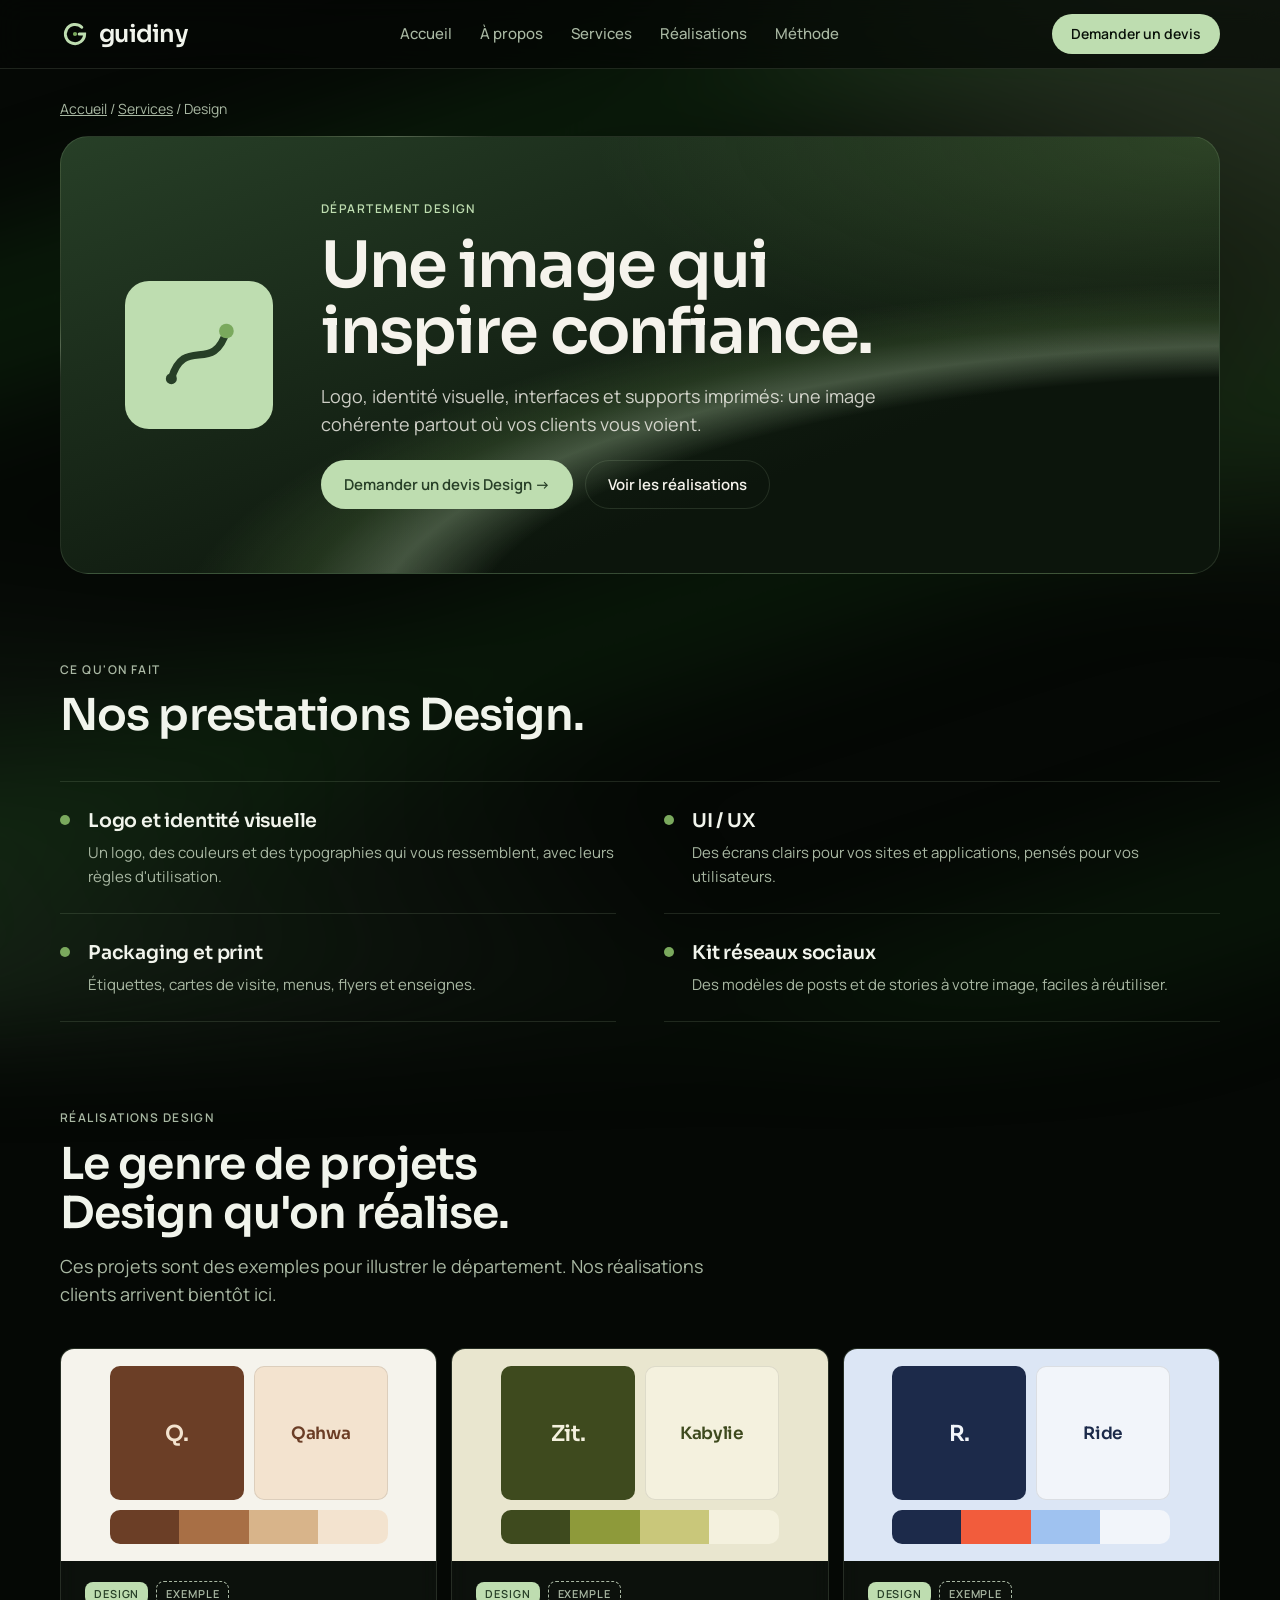
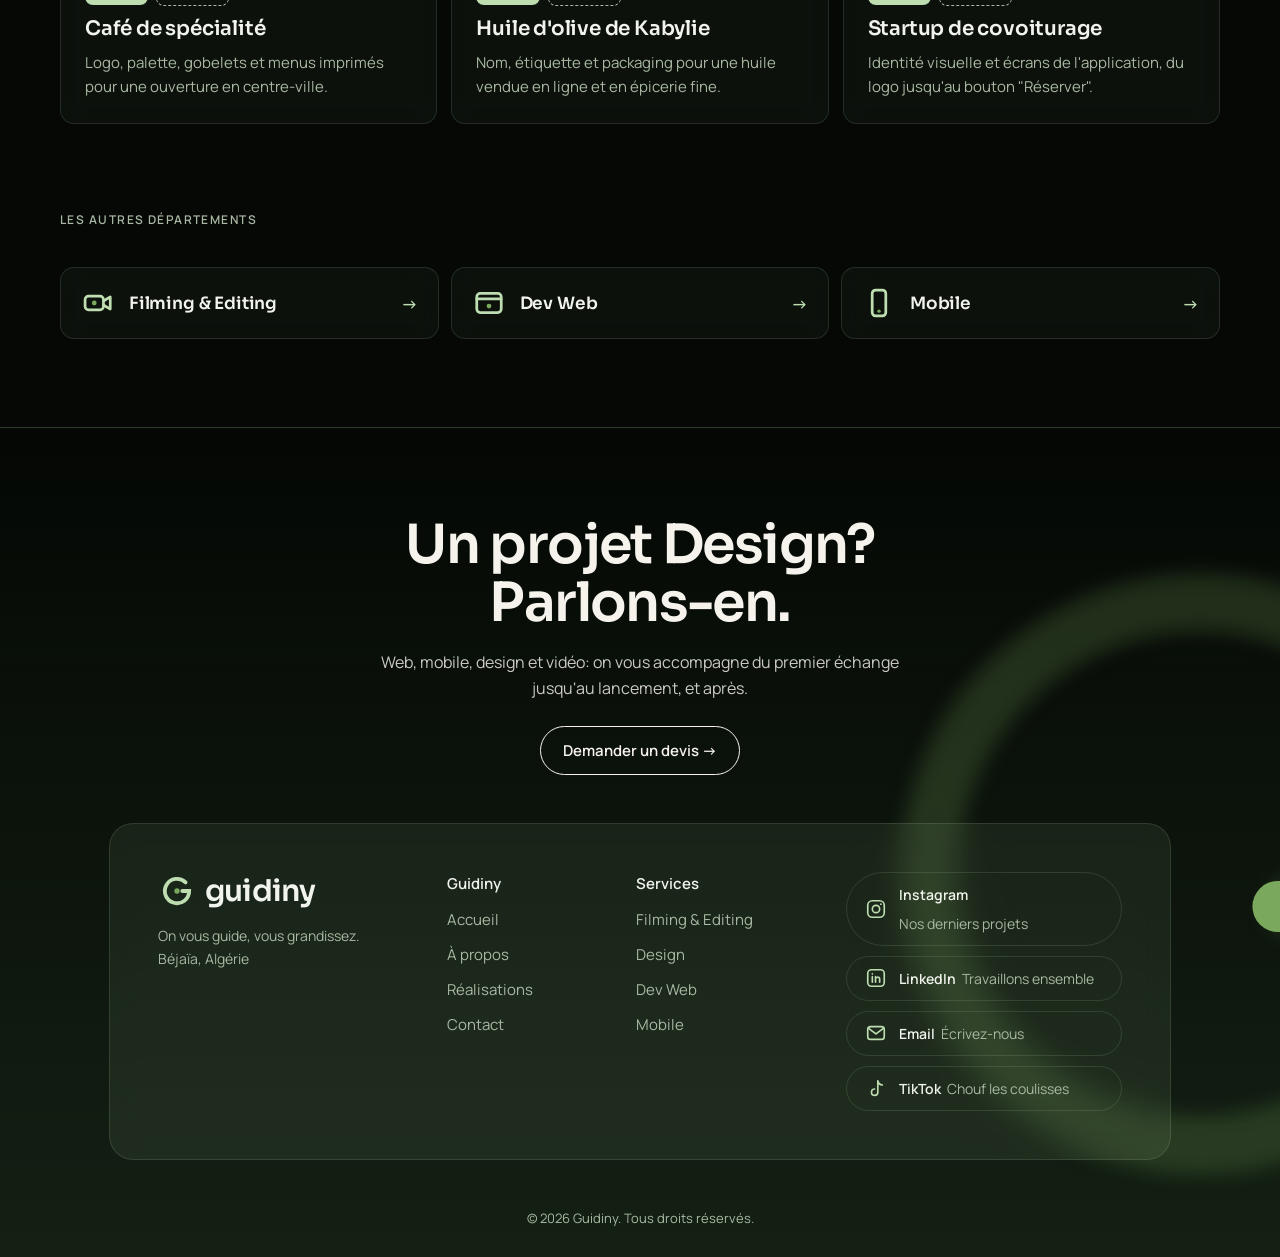
==== design.html @ a25fca1b "Ordre des services sur tout le site: Filming & Editing, Design, Dev Web, Mobile Co-Authored-By: Clau" ====
<!doctype html>
<html lang="fr">
<head>
<meta charset="utf-8">
<meta name="viewport" content="width=device-width, initial-scale=1, viewport-fit=cover">
<title>Design · Guidiny</title>
<meta name="description" content="Département Design de Guidiny, agence digitale à Béjaïa: logo, identité, ui/ux, print.">
<link rel="icon" href="favicon.svg" type="image/svg+xml">
<link rel="preconnect" href="https://fonts.googleapis.com">
<link rel="preconnect" href="https://fonts.gstatic.com" crossorigin>
<link rel="stylesheet" href="https://fonts.googleapis.com/css2?family=Manrope:wght@400;500;600;700&family=Sora:wght@500;600&display=swap">
<link rel="stylesheet" href="styles.css">
</head>
<body>

<svg width="0" height="0" style="position:absolute" aria-hidden="true">
  <defs>
    <symbol id="mark" viewBox="0 0 100 100"><path class="mark-stroke" d="M72.6 27.4 A32 32 0 1 0 82 50 L64 50"/><circle class="mark-dot" cx="50" cy="50" r="7"/></symbol>
  </defs>
</svg>

<header class="nav full-bleed">
  <div class="wrap">
    <a class="logo" href="index.html" aria-label="Guidiny, accueil"><svg><use href="#mark"/></svg>guidiny</a>
    <ul>
      <li><a href="index.html">Accueil</a></li>
      <li><a href="index.html#a-propos">À propos</a></li>
      <li><a href="index.html#services">Services</a></li>
      <li><a href="index.html#realisations">Réalisations</a></li>
      <li><a href="index.html#methode">Méthode</a></li>
    </ul>
    <a class="btn btn-primary" href="devis.html">Demander un devis</a>
  </div>
</header>

<main>
  <div class="wrap">
    <nav class="crumbs" aria-label="Fil d'Ariane"><a href="index.html">Accueil</a> / <a href="index.html#services">Services</a> / Design</nav>
    <div class="dept-hero panel-brand">
      <div class="badge"><svg viewBox="0 0 100 100" aria-hidden="true"><path class="i-s" d="M20 76 C34 28 66 72 80 24"/><circle class="i-k" cx="20" cy="76" r="6"/><circle class="i-d" cx="80" cy="24" r="8"/></svg></div>
      <div class="dept-hero-copy on-brand">
        <span class="label">Département Design</span>
        <h1>Une image qui inspire confiance.</h1>
        <p>Logo, identité visuelle, interfaces et supports imprimés: une image cohérente partout où vos clients vous voient.</p>
        <div class="hero-ctas">
          <a class="btn btn-primary" href="devis.html#devis-design">Demander un devis Design →</a>
          <a class="btn btn-secondary" href="#realisations">Voir les réalisations</a>
        </div>
      </div>
    </div>
  </div>

  <section id="offres">
    <div class="wrap">
      <div class="sec-head">
        <span class="label">Ce qu'on fait</span>
        <h2>Nos prestations Design.</h2>
      </div>
      <div class="offers">
        <div class="offer"><h3>Logo et identité visuelle</h3><p>Un logo, des couleurs et des typographies qui vous ressemblent, avec leurs règles d'utilisation.</p></div>
        <div class="offer"><h3>UI / UX</h3><p>Des écrans clairs pour vos sites et applications, pensés pour vos utilisateurs.</p></div>
        <div class="offer"><h3>Packaging et print</h3><p>Étiquettes, cartes de visite, menus, flyers et enseignes.</p></div>
        <div class="offer"><h3>Kit réseaux sociaux</h3><p>Des modèles de posts et de stories à votre image, faciles à réutiliser.</p></div>
      </div>
    </div>
  </section>

  <section id="realisations">
    <div class="wrap">
      <div class="sec-head">
        <span class="label">Réalisations Design</span>
        <h2>Le genre de projets Design qu'on réalise.</h2>
        <p class="lead">Ces projets sont des exemples pour illustrer le département. Nos réalisations clients arrivent bientôt ici.</p>
      </div>
      <div class="work work-3">
        <article class="case card-raised">
          <div class="case-visual mk" style="--bg:#F5F3EC;--a:#6B3E26;--b:#D8B48A;--c:#A86F45;--d:#F3E3CF" aria-hidden="true"><div class="brandboard"><div class="bb bb1">Q.</div><div class="bb bb2">Qahwa</div><div class="bb bb3"></div></div></div>
          <div class="case-body">
            <div class="case-meta"><span class="tag">Design</span><span class="tag tag-ex">Exemple</span></div>
            <h3>Café de spécialité</h3>
            <p>Logo, palette, gobelets et menus imprimés pour une ouverture en centre-ville.</p>
          </div>
        </article>
        <article class="case card-raised">
          <div class="case-visual mk" style="--bg:#E9E6CF;--a:#3E4A1E;--b:#C9C77A;--c:#8E9A3A;--d:#F4F1DE" aria-hidden="true"><div class="brandboard"><div class="bb bb1">Zit.</div><div class="bb bb2">Kabylie</div><div class="bb bb3"></div></div></div>
          <div class="case-body">
            <div class="case-meta"><span class="tag">Design</span><span class="tag tag-ex">Exemple</span></div>
            <h3>Huile d'olive de Kabylie</h3>
            <p>Nom, étiquette et packaging pour une huile vendue en ligne et en épicerie fine.</p>
          </div>
        </article>
        <article class="case card-raised">
          <div class="case-visual mk" style="--bg:#DCE6F5;--a:#1C2A4A;--b:#9FC2F0;--c:#F25C3C;--d:#F2F5FA" aria-hidden="true"><div class="brandboard"><div class="bb bb1">R.</div><div class="bb bb2">Ride</div><div class="bb bb3"></div></div></div>
          <div class="case-body">
            <div class="case-meta"><span class="tag">Design</span><span class="tag tag-ex">Exemple</span></div>
            <h3>Startup de covoiturage</h3>
            <p>Identité visuelle et écrans de l'application, du logo jusqu'au bouton "Réserver".</p>
          </div>
        </article>
      </div>
    </div>
  </section>

  <section>
    <div class="wrap">
      <div class="sec-head"><span class="label">Les autres départements</span></div>
      <div class="others">
        <a class="other card-raised" href="video.html"><svg viewBox="0 0 100 100" aria-hidden="true"><rect class="i-s" x="12" y="30" width="54" height="40" rx="10"/><path class="i-s" d="M66 44 L86 32 V68 L66 56"/><circle class="i-d" cx="39" cy="50" r="7"/></svg>Filming &amp; Editing<span>→</span></a>
        <a class="other card-raised" href="web.html"><svg viewBox="0 0 100 100" aria-hidden="true"><rect class="i-s" x="14" y="22" width="72" height="56" rx="10"/><path class="i-s" d="M14 38 H86"/><circle class="i-d" cx="50" cy="59" r="7"/></svg>Dev Web<span>→</span></a>
        <a class="other card-raised" href="mobile.html"><svg viewBox="0 0 100 100" aria-hidden="true"><rect class="i-s" x="30" y="12" width="40" height="76" rx="10"/><circle class="i-d" cx="50" cy="74" r="5"/></svg>Mobile<span>→</span></a>
      </div>
    </div>
  </section>

</main>

<footer class="site-foot full-bleed">
  <svg class="foot-arcs" viewBox="0 0 1200 520" preserveAspectRatio="xMidYMid slice" aria-hidden="true">
    <path d="M1010 120 A170 170 0 1 0 1120 300 L1010 300"/>
    <path d="M-60 420 A150 150 0 0 1 150 300"/>
    <circle cx="1000" cy="300" r="16"/>
  </svg>
  <div class="wrap closing">
    <h2>Un projet Design? Parlons-en.</h2>
    <p>Web, mobile, design et vidéo: on vous accompagne du premier échange jusqu'au lancement, et après.</p>
    <a class="btn btn-ghost-light" href="devis.html#devis-design">Demander un devis →</a>
  </div>
  <div class="wrap">
    <div class="foot-card">
      <div class="foot-brand">
        <a class="logo" href="index.html"><svg><use href="#mark"/></svg>guidiny</a>
        <p>On vous guide, vous grandissez.<br>Béjaïa, Algérie</p>
      </div>
      <nav aria-label="Guidiny">
        <b>Guidiny</b>
        <a href="index.html">Accueil</a>
        <a href="index.html#a-propos">À propos</a>
        <a href="index.html#realisations">Réalisations</a>
        <a href="devis.html">Contact</a>
      </nav>
      <nav aria-label="Services">
        <b>Services</b>
        <a href="video.html">Filming &amp; Editing</a>
        <a href="design.html">Design</a>
        <a href="web.html">Dev Web</a>
        <a href="mobile.html">Mobile</a>
      </nav>
      <div class="socials">
        <a class="soc" href="https://www.instagram.com/youba.hmz/" target="_blank" rel="noopener"><svg viewBox="0 0 24 24" aria-hidden="true"><rect x="3" y="3" width="18" height="18" rx="5"/><circle cx="12" cy="12" r="4"/><circle cx="17.3" cy="6.7" r="1" class="g-f"/></svg><span><b>Instagram</b>Nos derniers projets</span></a>
        <a class="soc" href="https://www.linkedin.com/in/youba-hamza-9bba46397" target="_blank" rel="noopener"><svg viewBox="0 0 24 24" aria-hidden="true"><rect x="3" y="3" width="18" height="18" rx="4"/><path d="M8 10.5 V16.5 M8 7.5 V7.6 M11.5 16.5 V10.5 M11.5 13 C11.5 11 16 10 16 13 V16.5"/></svg><span><b>LinkedIn</b>Travaillons ensemble</span></a>
        <a class="soc" href="mailto:Youbah885@gmail.com"><svg viewBox="0 0 24 24" aria-hidden="true"><rect x="3" y="5" width="18" height="14" rx="3"/><path d="M4 7 L12 13 L20 7"/></svg><span><b>Email</b>Écrivez-nous</span></a>
        <a class="soc" href="https://www.tiktok.com/@youba.hmz" target="_blank" rel="noopener"><svg viewBox="0 0 24 24" aria-hidden="true"><path d="M14 3 V15.5 A3.5 3.5 0 1 1 10.5 12 M14 3 C14.5 5.8 16.6 7.5 19 7.6"/></svg><span><b>TikTok</b>Chouf les coulisses</span></a>
      </div>
    </div>
  </div>
  <p class="copy">© 2026 Guidiny. Tous droits réservés.</p>
</footer>
</body>
</html>
---- styles.css ----
/* =====================================================================
   Guidiny · styles partagés par toutes les pages
   Couleur principale: #273F27 (forest). Les valeurs suivent
   brand/system/project/tokens.json.

   1. Tokens          5. Accueil: hero, à propos, services
   2. Base            6. Réalisations et maquettes
   3. Mise en page    7. Pages départements
   4. Composants      8. Méthode
                      9. Devis: formulaire et FAQ
                     10. Navigation et footer
   ===================================================================== */

/* 1. Tokens ----------------------------------------------------------- */
/* Un seul thème pour tous: noir-vert profond, éclairé par des halos verts (direction validée le 2026-10-20). */
:root {
  --forest: #273F27; --deep: #395B39; --leaf: #7AA95D; --sage: #BEDDB0; --cream: #F5F3EC; --ink: #141A14;
  --night: #050805;
  --surface: #070B07; --surface-raised: #0E170E; --surface-brand: #0C150C;
  --glass: rgba(190, 221, 176, .045); --glass-strong: rgba(190, 221, 176, .08);
  --text: #F1F4EC; --text-muted: #A9B8A3; --text-brand: #BEDDB0; --line: rgba(190, 221, 176, .14);
  --accent: #BEDDB0; --accent-hover: #D6EBCB; --on-accent: #0A120A; --highlight: #7AA95D; --danger: #E07A5F;
  --glow: #1F7A1F;
  --font-display: "Sora", "Manrope", system-ui, sans-serif;
  --font-body: "Manrope", system-ui, sans-serif;
  --gutter: 20px;
  --section: clamp(56px, 7vw, 88px);
  --gap: 14px;
  --radius-sm: 8px; --radius-md: 14px; --radius-lg: 24px; --radius-xl: 28px; --radius-pill: 999px;
  color-scheme: dark;
}

/* 2. Base ------------------------------------------------------------- */
* { box-sizing: border-box }
[hidden] { display: none !important }
html { scroll-behavior: smooth }
body { margin: 0; background: var(--night); color: var(--text); font: 400 16px/1.65 var(--font-body); padding-inline: var(--gutter); position: relative; isolation: isolate }
body::before { content: ""; position: fixed; inset: -15%; z-index: -1; pointer-events: none; filter: blur(48px);
  background:
    radial-gradient(60% 40% at 88% 4%, rgba(190, 221, 176, .20), transparent 70%),
    radial-gradient(70% 50% at 100% 30%, rgba(122, 169, 93, .22), transparent 70%),
    linear-gradient(162deg, transparent 22%, rgba(31, 122, 31, .20) 30%, transparent 38%, transparent 52%, rgba(31, 122, 31, .16) 60%, transparent 68%, transparent 80%, rgba(31, 122, 31, .14) 88%, transparent 95%),
    radial-gradient(80% 60% at 0% 100%, rgba(39, 63, 39, .55), transparent 70%) }
h1, h2, h3, p { margin: 0 }
h1, h2, h3 { font-family: var(--font-display); font-weight: 600; text-wrap: balance; color: var(--text) }
a { color: inherit }
:focus-visible { outline: 2px solid var(--highlight); outline-offset: 3px; border-radius: 4px }
@media (prefers-reduced-motion: reduce) {
  html { scroll-behavior: auto }
  *, *::before, *::after { animation: none !important; transition: none !important }
}

/* 3. Mise en page ------------------------------------------------------ */
.wrap { max-width: 1160px; margin-inline: auto }
.full-bleed { margin-inline: calc(-1 * var(--gutter)); padding-inline: var(--gutter) }
/* Une seule règle d'espacement: chaque section a la même marge, sans doubler entre deux sections. */
section { padding-block: var(--section); scroll-margin-top: 80px }
section:not(.band) + section:not(.band) { padding-top: 0 }
.band { background: var(--glass); border-block: 1px solid var(--line) }
.sec-head { display: grid; gap: 14px; margin-bottom: 40px; max-width: 720px }
.sec-head h2, .about-copy h2 { font-size: clamp(30px, 4.4vw, 44px); line-height: 1.12; letter-spacing: -.02em }
.label { font: 600 12px/1.3 var(--font-body); letter-spacing: .12em; text-transform: uppercase; color: var(--text-muted) }
.lead { font-size: 18px; line-height: 28px; color: var(--text-muted); max-width: 60ch }
.crumbs { font-size: 14px; color: var(--text-muted); padding-top: 28px }
.crumbs a { color: var(--text-muted) }
main > .wrap:has(> .crumbs:only-child) + section { padding-top: 20px }
.crumbs a:hover { color: var(--text) }

/* 4. Composants -------------------------------------------------------- */
/* Boutons */
.btn { display: inline-flex; align-items: center; gap: 8px; font: 600 15px/1 var(--font-body); padding: 16px 22px; border-radius: var(--radius-pill); border: 1.5px solid transparent; text-decoration: none; cursor: pointer; transition: background .2s, border-color .2s, color .2s }
.btn-primary { background: var(--accent); color: var(--on-accent) }
.btn-primary:hover { background: var(--accent-hover) }
.btn-secondary { background: transparent; color: var(--text); border-color: var(--line) }
.btn-secondary:hover { border-color: var(--text-muted) }
.on-brand .btn-primary { background: var(--sage); color: var(--forest) }
.on-brand .btn-primary:hover { background: var(--cream) }
.on-brand .btn-secondary { color: var(--cream); border-color: var(--line) }
.on-brand .btn-secondary:hover { border-color: var(--sage) }
.btn-ghost-light { color: var(--cream); border-color: var(--cream); background: transparent }
.btn-ghost-light:hover { background: var(--sage); border-color: var(--sage); color: var(--on-accent) }
.btn-back { background: none; border: 0; padding: 12px 4px; font: 600 15px var(--font-body); color: var(--text-muted); cursor: pointer }
.btn-back:hover { color: var(--text) }

/* Panneau vert (hero, page département, devis) */
.panel-brand { position: relative; isolation: isolate; overflow: hidden; color: var(--cream); border-radius: var(--radius-xl); padding: clamp(28px, 5vw, 64px); border: 1px solid var(--line);
  background:
    radial-gradient(140% 120% at 105% 115%, transparent 50%, rgba(190, 221, 176, .30) 56%, rgba(122, 169, 93, .18) 61%, transparent 68%),
    radial-gradient(90% 90% at 100% 0%, rgba(122, 169, 93, .25), transparent 60%),
    linear-gradient(160deg, var(--forest), var(--surface-brand) 70%) }
.panel-brand .label { color: var(--sage) }
.panel-brand h1, .panel-brand h2 { color: var(--cream) }
.panel-brand p { color: var(--cream); opacity: .82 }
/* Le formulaire blanc posé sur un panneau vert garde les couleurs normales. */
.panel-brand form p { color: var(--text-muted); opacity: 1 }
.on-brand form .btn-primary { background: var(--accent); color: var(--on-accent) }
.on-brand form .btn-primary:hover { background: var(--accent-hover) }

/* Carte: fond relevé, bordure fine */
.card-raised { background: var(--glass); border: 1px solid var(--line); border-radius: var(--radius-md); min-width: 0; backdrop-filter: blur(10px) }

/* Logo et icônes */
.logo { display: inline-flex; align-items: center; gap: 9px; text-decoration: none; font: 600 24px/1 var(--font-display); letter-spacing: -.03em; color: var(--text) }
.logo svg { width: 30px; height: 30px; flex: none }
.mark-stroke { fill: none; stroke: var(--text-brand); stroke-width: 10; stroke-linecap: round }
.mark-dot { fill: var(--highlight) }
.i-s { fill: none; stroke: var(--text-brand); stroke-width: 8; stroke-linecap: round; stroke-linejoin: round }
.i-d { fill: var(--highlight) }
.i-k { fill: var(--text-brand) }

/* Étiquettes */
.tag { font: 600 11px/1 var(--font-body); letter-spacing: .08em; text-transform: uppercase; padding: 6px 9px; border-radius: var(--radius-sm); background: var(--sage); color: var(--forest) }
.tag-ex { background: transparent; border: 1px dashed var(--text-muted); color: var(--text-muted) }
.chip { font-size: 13px; font-weight: 600; padding: 7px 12px; border-radius: var(--radius-pill); background: var(--surface); color: var(--text-brand); border: 1px solid var(--line) }

/* 5. Accueil ----------------------------------------------------------- */
/* Hero */
.hero { padding-block: 40px 0 }
.hero-panel { display: grid; grid-template-columns: minmax(0, 1.05fr) minmax(0, 1fr); gap: 24px; align-items: center; overflow: hidden }
.hero-copy { display: grid; gap: 22px; align-content: center }
.hero-copy h1 { font-size: clamp(40px, 6.2vw, 72px); line-height: 1.02; letter-spacing: -.035em }
.hero-copy h1 em { font-style: normal; color: var(--sage) }
.hero-copy p { font-size: 18px; line-height: 28px; max-width: 46ch }
.hero-ctas { display: flex; flex-wrap: wrap; gap: 12px; padding-top: 6px }
.hero-map { width: 100%; max-width: 520px; justify-self: center }
.hero-map svg { width: 100%; height: auto; display: block; overflow: visible }
.route { fill: none; stroke: var(--cream); stroke-width: 14; stroke-linecap: round; stroke-dasharray: 100; animation: draw 2.2s cubic-bezier(.55,0,.25,1) .2s both }
.route-ghost { fill: none; stroke: var(--deep); stroke-width: 14; stroke-linecap: round }
.stop { animation: pop .5s cubic-bezier(.3,1.5,.5,1) both; transform-box: fill-box; transform-origin: center }
.stop circle { fill: var(--sage) }
.stop .ic { fill: none; stroke: var(--forest); stroke-width: 9; stroke-linecap: round; stroke-linejoin: round }
.stop .icd { fill: var(--forest) }
.stop-label { font: 600 15px var(--font-display); fill: var(--cream); letter-spacing: -.01em }
.goal { fill: var(--leaf); animation: pop .5s cubic-bezier(.3,1.5,.5,1) 2.25s both; transform-box: fill-box; transform-origin: center }
.goal-label { font: 500 13px var(--font-body); fill: var(--sage); animation: fade .6s ease-out 2.5s both }
@keyframes draw { from { stroke-dashoffset: 100 } to { stroke-dashoffset: 0 } }
@keyframes pop { from { transform: scale(0) } to { transform: scale(1) } }
@keyframes fade { from { opacity: 0 } to { opacity: 1 } }
@media (max-width: 900px) {
  .hero-panel { grid-template-columns: 1fr }
  .hero-map { max-width: 400px }
  .stop-label { font-size: 22px }
  .goal-label { font-size: 18px }
}
.trust { display: flex; flex-wrap: wrap; gap: 10px 28px; padding-top: 22px; color: var(--text-muted); font-size: 14px }
.trust span { display: inline-flex; align-items: center; gap: 8px }
.trust span::before { content: ""; width: 7px; height: 7px; border-radius: 50%; background: var(--highlight) }

/* À propos */
.about { display: grid; grid-template-columns: minmax(0, 1.1fr) minmax(0, 1fr); gap: clamp(28px, 5vw, 72px); align-items: center }
.about-copy { display: grid; gap: 18px }
.values { display: grid; grid-template-columns: repeat(2, minmax(0, 1fr)); gap: 12px }
.value { padding: 22px; display: grid; gap: 6px; align-content: start }
.value h3 { font-size: 20px; letter-spacing: -.01em; display: flex; align-items: center; gap: 10px }
.value h3::before { content: ""; width: 10px; height: 10px; border-radius: 50%; background: var(--highlight) }
.value p { color: var(--text-muted); font-size: 15px; line-height: 23px }
@media (max-width: 860px) { .about { grid-template-columns: 1fr } }
@media (max-width: 420px) { .values { grid-template-columns: 1fr } }

/* Services: grandes cartes cliquables qui ouvrent le devis */
.svc-grid { display: grid; grid-template-columns: repeat(2, minmax(0, 1fr)); gap: var(--gap) }
.svc-big { display: flex; flex-direction: column; gap: 14px; padding: clamp(24px, 3.5vw, 40px); border-width: 1.5px; border-radius: var(--radius-lg); text-decoration: none; color: var(--text); transition: border-color .2s, transform .2s }
.svc-big:hover { border-color: var(--text-brand); transform: translateY(-3px) }
.svc-top { display: flex; justify-content: space-between; align-items: start }
.svc-top svg { width: 68px; height: 68px }
.svc-arrow { width: 48px; height: 48px; border-radius: 50%; display: grid; place-items: center; font-size: 20px; border: 1.5px solid var(--line); color: var(--text-brand); transition: background .2s, color .2s, border-color .2s }
.svc-big:hover .svc-arrow { background: var(--accent); border-color: var(--accent); color: var(--on-accent) }
.svc-big h3 { font-size: clamp(24px, 3vw, 30px); line-height: 1.15; letter-spacing: -.02em }
.svc-big p { color: var(--text-muted); line-height: 26px; max-width: 42ch }
.svc-big ul { list-style: none; margin: 0; padding: 0; display: flex; flex-wrap: wrap; gap: 8px }
.svc-go { margin-top: auto; padding-top: 8px; font-weight: 600; font-size: 15px; color: var(--text-brand) }
@media (max-width: 760px) { .svc-grid { grid-template-columns: 1fr } }

/* 6. Réalisations et maquettes ------------------------------------------- */
.depts, .work { display: grid; grid-template-columns: repeat(2, minmax(0, 1fr)); gap: var(--gap) }
.work-3 { grid-template-columns: repeat(3, minmax(0, 1fr)) }
.case, .dept-tile { overflow: hidden; display: grid; grid-template-rows: auto 1fr }
.case-visual { aspect-ratio: 16 / 9; display: grid; place-items: center; overflow: hidden }
.case-body { padding: 20px 24px 24px; display: grid; gap: 6px; align-content: start }
.case-meta { display: flex; flex-wrap: wrap; gap: 8px; align-items: center }
.case h3 { font-size: 20px; letter-spacing: -.01em }
.case p { color: var(--text-muted); font-size: 15px; line-height: 24px }
.dept-tile { text-decoration: none; color: inherit; transition: border-color .2s, transform .2s }
.dept-tile:hover { border-color: var(--text-brand); transform: translateY(-2px) }
.dept-tile .case-visual { aspect-ratio: 16 / 8 }
.dept-tile-body { padding: 20px 24px 22px; display: flex; gap: 16px; align-items: center }
.dept-tile-body svg { width: 44px; height: 44px; flex: none }
.dept-tile-body div { display: grid; gap: 2px; min-width: 0 }
.dept-tile h3 { font-size: 21px; letter-spacing: -.01em }
.dept-tile p { color: var(--text-muted); font-size: 14px }
.dept-tile .go { margin-left: auto; flex: none; font-weight: 600; font-size: 14px; color: var(--text-brand); white-space: nowrap }
@media (max-width: 980px) { .work-3 { grid-template-columns: repeat(2, minmax(0, 1fr)) } }
@media (max-width: 760px) { .depts, .work, .work-3 { grid-template-columns: 1fr } .dept-tile .go { display: none } }

/* Maquettes dessinées en CSS. Couleurs par projet: --a principale, --b douce, --c accent, --d papier, --bg fond. */
.mk { --a: var(--forest); --b: var(--sage); --c: var(--leaf); --d: var(--cream); --bg: var(--sage); background: var(--bg) }
.mk-copy { display: grid; gap: 7px; align-content: center }
.browser { width: 78%; aspect-ratio: 16 / 10; background: var(--d); border-radius: 10px; box-shadow: 0 0 0 1px rgba(20,26,20,.08); overflow: hidden; display: grid; grid-template-rows: 18px 1fr }
.browser .bar { background: var(--a); display: flex; gap: 4px; align-items: center; padding-left: 8px }
.browser .bar i { width: 5px; height: 5px; border-radius: 50%; background: var(--b) }
.browser .pg { display: grid; grid-template-columns: 1.2fr 1fr; gap: 10px; padding: 14px; min-height: 0 }
.browser .pg.shop { grid-template-columns: repeat(3, 1fr); grid-template-rows: auto 1fr }
.browser .pg.shop .ln { grid-column: 1 / -1; width: 40% }
.browser .pg.shop .ph { min-height: 40px }
.browser .pg.book { grid-template-columns: 1fr 1fr }
.cal { display: grid; grid-template-columns: repeat(5, 1fr); gap: 4px; align-content: center }
.cal i { aspect-ratio: 1; border-radius: 3px; background: var(--b) }
.cal i:nth-child(7) { background: var(--c) }
.ln { height: 7px; border-radius: 4px; background: var(--a); opacity: .85 }
.ln.s { width: 60%; opacity: .35 }
.ln.m { width: 80%; opacity: .35 }
.btn-mk { height: 12px; width: 46%; border-radius: 999px; background: var(--c); margin-top: 4px }
.ph { border-radius: 6px; background: repeating-linear-gradient(135deg, var(--c) 0 8px, var(--b) 8px 16px) }
.phones { display: flex; gap: 14px; align-items: end }
.phone { width: 74px; aspect-ratio: 9 / 18; border-radius: 14px; background: var(--d); border: 4px solid var(--ink); padding: 8px 6px; display: grid; gap: 6px; align-content: start }
.phone:nth-child(2) { width: 90px }
.phone .card { height: 22px; border-radius: 5px; background: var(--b) }
.phone .card.big { height: 40px }
.phone .card.acc { background: var(--c) }
.phone .cta { height: 14px; border-radius: 999px; background: var(--a); margin-top: 4px }
.brandboard { display: grid; grid-template-columns: 1fr 1fr; gap: 10px; width: 74% }
.bb { border-radius: 10px; aspect-ratio: 1; display: grid; place-items: center; font: 600 22px var(--font-display); letter-spacing: -.02em; text-align: center; padding: 6px }
.bb1 { background: var(--a); color: var(--d) }
.bb2 { background: var(--d); color: var(--a); font-size: 17px; box-shadow: inset 0 0 0 1px rgba(20,26,20,.1) }
.bb3 { grid-column: span 2; aspect-ratio: auto; height: 34px; background: linear-gradient(90deg, var(--a) 0 25%, var(--c) 25% 50%, var(--b) 50% 75%, var(--d) 75%) }
.mk-film { background: linear-gradient(160deg, var(--a), var(--b) 55%, var(--c)) }
.films { display: flex; gap: 10px; align-items: center; height: 82% }
.film { width: 80%; aspect-ratio: 16 / 9; border-radius: 10px; border: 2px solid rgba(245,243,236,.6); display: grid; place-items: center; position: relative }
.films .film { width: auto; height: 100%; aspect-ratio: 9 / 16 }
.film::before { content: ""; border-left: 26px solid var(--cream); border-block: 16px solid transparent; margin-left: 6px }
.films .film::before { border-left-width: 16px; border-block-width: 10px }
.film .tl { position: absolute; inset: auto 10px 10px; height: 4px; border-radius: 4px; background: rgba(245,243,236,.3) }
.film .tl::after { content: ""; position: absolute; inset: 0 auto 0 0; width: 38%; border-radius: 4px; background: var(--sage) }
.film .rec { position: absolute; top: 10px; left: 12px; font: 600 10px var(--font-body); color: var(--cream); letter-spacing: .1em; display: flex; gap: 5px; align-items: center }
.film .rec::before { content: ""; width: 7px; height: 7px; border-radius: 50%; background: #E0604A }

/* 7. Pages départements -------------------------------------------------- */
.dept-hero { margin-top: 16px; display: grid; grid-template-columns: auto minmax(0, 1fr); gap: clamp(20px, 4vw, 48px); align-items: center }
.dept-hero .badge { width: clamp(88px, 14vw, 148px); aspect-ratio: 1; border-radius: var(--radius-lg); background: var(--sage); display: grid; place-items: center }
.dept-hero .badge svg { width: 62%; height: 62% }
.dept-hero .badge .i-s { stroke: var(--forest) }
.dept-hero .badge .i-k { fill: var(--forest) }
.dept-hero .badge .i-d { fill: var(--leaf) }
.dept-hero-copy { display: grid; gap: 16px; align-content: center }
.dept-hero h1 { font-size: clamp(38px, 6vw, 64px); line-height: 1.04; letter-spacing: -.03em }
.dept-hero p { font-size: 18px; line-height: 28px; max-width: 54ch }
.offers { display: grid; grid-template-columns: repeat(2, minmax(0, 1fr)); gap: 0 48px; border-top: 1px solid var(--line) }
.offer { padding: 24px 0; border-bottom: 1px solid var(--line); display: grid; grid-template-columns: 14px 1fr; gap: 4px 14px; align-content: start }
.offer::before { content: ""; width: 10px; height: 10px; border-radius: 50%; background: var(--highlight); margin-top: 9px; grid-row: span 2 }
.offer h3 { font-size: 19px; letter-spacing: -.01em }
.offer p { color: var(--text-muted); font-size: 15px; line-height: 24px }
.others { display: grid; grid-template-columns: repeat(3, minmax(0, 1fr)); gap: 12px }
.other { display: flex; gap: 14px; align-items: center; padding: 18px 20px; text-decoration: none; color: var(--text); font: 600 17px var(--font-display); letter-spacing: -.01em; transition: border-color .2s }
.other:hover { border-color: var(--text-brand) }
.other svg { width: 34px; height: 34px; flex: none }
.other span { margin-left: auto; color: var(--text-brand) }
@media (max-width: 760px) { .offers, .others { grid-template-columns: 1fr } }
@media (max-width: 640px) { .dept-hero { grid-template-columns: 1fr } }

/* 8. Méthode ------------------------------------------------------------- */
.steps { list-style: none; margin: 0; padding: 0; display: grid; grid-template-columns: repeat(4, minmax(0, 1fr)); position: relative }
.steps::before { content: ""; position: absolute; left: 22px; right: 22px; top: 21px; height: 4px; border-radius: 4px; background: var(--line) }
.step { position: relative; display: grid; gap: 10px; padding-right: 24px; align-content: start }
.step .n { width: 46px; height: 46px; border-radius: 50%; display: grid; place-items: center; font: 600 16px var(--font-display); background: var(--surface-raised); border: 4px solid var(--line); color: var(--text-brand); position: relative; font-variant-numeric: tabular-nums }
.step:last-child .n { background: var(--highlight); border-color: var(--highlight); color: var(--ink) }
.step h3 { font-size: 20px; letter-spacing: -.01em; padding-top: 6px }
.step .dz { font-size: 14px; font-weight: 600; color: var(--text-brand) }
.step p { color: var(--text-muted); font-size: 15px; line-height: 24px }
@media (max-width: 860px) {
  .steps { grid-template-columns: 1fr; gap: 28px }
  .steps::before { left: 21px; right: auto; top: 22px; bottom: 22px; width: 4px; height: auto }
  .step { grid-template-columns: 46px 1fr; column-gap: 18px; padding-right: 0 }
  .step .n { grid-row: span 3 }
  .step h3 { padding-top: 8px }
}

/* 9. Devis: formulaire et FAQ -------------------------------------------- */
.contact-panel { display: grid; grid-template-columns: minmax(0, .85fr) minmax(0, 1.15fr); gap: clamp(28px, 5vw, 64px) }
.contact-copy { display: grid; gap: 18px; align-content: start }
.contact-copy h1 { font-size: clamp(32px, 4.4vw, 48px); line-height: 1.08; letter-spacing: -.025em }
.contact-copy ul { list-style: none; margin: 8px 0 0; padding: 0; display: grid; gap: 12px }
.contact-copy li { display: flex; gap: 12px; align-items: baseline }
.contact-copy li::before { content: ""; flex: none; width: 8px; height: 8px; border-radius: 50%; background: var(--sage); transform: translateY(-1px) }
form { background: var(--surface-raised); border: 1px solid var(--line); color: var(--text); border-radius: var(--radius-lg); padding: clamp(20px, 3.5vw, 36px); display: grid; gap: 18px; min-width: 0 }
fieldset { border: 0; margin: 0; padding: 0; min-width: 0 }
.row2 { display: grid; grid-template-columns: 1fr 1fr; gap: 14px }
.field { display: grid; gap: 7px; min-width: 0 }
.field > label { font-size: 14px; font-weight: 600 }
.opt { font-weight: 400; color: var(--text-muted) }
input[type="text"], input[type="tel"], input[type="email"], select, textarea { width: 100%; font: 400 16px/1.4 var(--font-body); color: var(--text); background: var(--surface); border: 1.5px solid var(--line); border-radius: var(--radius-sm); padding: 12px 14px }
input:hover, select:hover, textarea:hover { border-color: var(--text-muted) }
textarea { min-height: 116px; resize: vertical }
.err { font-size: 13px; color: var(--danger) }
.err:empty { display: none }
.field.invalid input, .field.invalid textarea { border-color: var(--danger) }
.note { color: var(--text-muted); font-size: 13px }
.status { border-radius: var(--radius-sm); padding: 14px 16px; font-size: 15px; background: var(--sage); color: var(--forest) }
.status.warn { background: transparent; border: 1.5px dashed var(--text-muted); color: var(--text) }
/* Étapes */
.progress { display: grid; gap: 10px }
.progress-top { display: flex; justify-content: space-between; gap: 12px; font-size: 13px; color: var(--text-muted); font-variant-numeric: tabular-nums }
.progress-top b { color: var(--text); font-weight: 600 }
.bars { display: grid; grid-template-columns: repeat(3, 1fr); gap: 6px }
.bars i { height: 4px; border-radius: 4px; background: var(--line); transition: background .3s }
.bars i.on { background: var(--highlight) }
.step-pane { display: grid; gap: 18px }
.step-pane > legend { float: left; width: 100%; padding: 0 }
.step-title { font: 600 22px/1.25 var(--font-display); letter-spacing: -.01em; color: var(--text); outline: none }
.step-hint { font-size: 14px; color: var(--text-muted); margin-top: -10px }
.step-nav { display: flex; flex-wrap: wrap; gap: 12px; align-items: center; justify-content: space-between; padding-top: 4px }
.picks { display: grid; grid-template-columns: repeat(2, minmax(0, 1fr)); gap: 10px }
.pick { position: relative; min-width: 0 }
.pick-wide { grid-column: 1 / -1 }
.pick input { position: absolute; inset: 0; width: 100%; height: 100%; margin: 0; opacity: 0; cursor: pointer }
.pick span { display: grid; grid-template-columns: 36px 1fr; column-gap: 12px; align-items: center; padding: 14px 40px 14px 14px; min-height: 76px; border: 1.5px solid var(--line); border-radius: var(--radius-md); background: var(--surface); position: relative; transition: border-color .15s, background .15s }
.pick span::after { content: ""; position: absolute; top: 12px; right: 12px; width: 16px; height: 16px; border-radius: 50%; border: 1.5px solid var(--line) }
.pick svg { width: 36px; height: 36px; grid-row: span 2 }
.pick b { font: 600 15px/1.3 var(--font-display); color: var(--text) }
.pick small { font-size: 12.5px; line-height: 1.35; color: var(--text-muted) }
.pick-wide span { grid-template-columns: 1fr; min-height: 0 }
.pick input:hover + span { border-color: var(--text-muted) }
.pick input:focus-visible + span { outline: 2px solid var(--highlight); outline-offset: 2px }
.pick input:checked + span { border-color: var(--accent); background: var(--surface-raised); box-shadow: inset 0 0 0 1px var(--accent) }
.pick input:checked + span::after { background: var(--highlight); border-color: var(--highlight) }
.done { display: grid; gap: 14px; justify-items: start; padding-block: 12px }
.done svg { width: 56px; height: 56px }
.done p { color: var(--text-muted) }
@media (max-width: 900px) { .contact-panel { grid-template-columns: 1fr } }
@media (max-width: 520px) { .row2, .picks { grid-template-columns: 1fr } }
/* FAQ */
.faq { display: grid; grid-template-columns: minmax(0, .8fr) minmax(0, 1.2fr); gap: clamp(24px, 5vw, 64px); align-items: start }
.faq .sec-head { margin-bottom: 0 }
.faq-list details { border-bottom: 1px solid var(--line) }
.faq-list details:first-child { border-top: 1px solid var(--line) }
.faq-list summary { list-style: none; cursor: pointer; padding: 20px 0; display: flex; justify-content: space-between; gap: 16px; font: 600 18px/1.35 var(--font-display); letter-spacing: -.01em; color: var(--text) }
.faq-list summary::-webkit-details-marker { display: none }
.faq-list summary::after { content: "+"; flex: none; font: 500 24px/1 var(--font-body); color: var(--text-brand); transition: transform .2s }
.faq-list details[open] summary::after { transform: rotate(45deg) }
.faq-list details p { padding-bottom: 20px; color: var(--text-muted); max-width: 62ch }
@media (max-width: 860px) { .faq { grid-template-columns: 1fr } }

/* 10. Navigation et footer ----------------------------------------------- */
.nav { position: sticky; top: env(safe-area-inset-top, 0px); z-index: 10; background: rgba(5, 8, 5, .72); backdrop-filter: blur(14px); border-bottom: 1px solid var(--line); padding-block: 14px }
.nav .wrap { display: flex; align-items: center; justify-content: space-between; gap: 20px }
.nav ul { display: flex; gap: 28px; list-style: none; margin: 0; padding: 0; font-weight: 500; font-size: 15px }
.nav ul a { text-decoration: none; color: var(--text-muted) }
.nav ul a:hover { color: var(--text) }
.nav ul a[aria-current="page"] { color: var(--text); text-decoration: underline; text-decoration-color: var(--highlight); text-decoration-thickness: 2px; text-underline-offset: 8px }
.nav .btn { padding: 12px 18px; font-size: 14px }
@media (max-width: 1040px) { .nav ul { display: none } }

/* Footer: bande verte, appel à l'action, carte blanche, copyright */
.site-foot { position: relative; overflow: hidden; padding-block: 88px 28px; background: linear-gradient(180deg, transparent, rgba(39, 63, 39, .45)); border-top: 1px solid var(--line); color: var(--cream); display: grid; gap: 48px }
.foot-arcs { position: absolute; inset: 0; width: 100%; height: 100%; pointer-events: none }
.foot-arcs path { fill: none; stroke: rgba(122, 169, 93, .22); stroke-width: 36; stroke-linecap: round; filter: blur(6px) }
.site-foot:not(:has(.closing)) .foot-arcs { display: none }
.foot-arcs circle { fill: var(--leaf) }
.site-foot > :not(.foot-arcs) { position: relative }
.closing { display: grid; justify-items: center; text-align: center; gap: 16px; max-width: 760px }
.closing h2 { color: var(--cream); font-size: clamp(32px, 5vw, 54px); line-height: 1.08; letter-spacing: -.03em }
.closing p { color: var(--cream); opacity: .82; max-width: 52ch }
.closing .btn { margin-top: 8px }
.foot-card { background: var(--glass-strong); border: 1px solid var(--line); backdrop-filter: blur(12px); color: var(--text); border-radius: var(--radius-lg); padding: clamp(24px, 4vw, 48px); display: grid; grid-template-columns: minmax(0, 1.3fr) minmax(0, .8fr) minmax(0, .9fr) minmax(0, 1.4fr); gap: 32px; align-items: start }
.foot-brand { display: grid; gap: 14px }
.foot-brand .logo { font-size: 30px }
.foot-brand .logo svg { width: 38px; height: 38px }
.foot-brand p { color: var(--text-muted); font-size: 14px }
.foot-card nav { display: grid; gap: 10px; font-size: 15px; align-content: start }
.foot-card nav b { font-weight: 600; color: var(--text); margin-bottom: 2px }
.foot-card nav a { text-decoration: none; color: var(--text-muted) }
.foot-card nav a:hover { color: var(--text-brand) }
.socials { display: grid; gap: 10px }
.soc { display: flex; align-items: center; gap: 12px; padding: 10px 18px; border: 1.5px solid var(--line); border-radius: var(--radius-pill); text-decoration: none; color: var(--text-muted); font-size: 14px; transition: border-color .2s }
a.soc:hover { border-color: var(--text-brand) }
.soc svg { width: 22px; height: 22px; flex: none; fill: none; stroke: var(--text-brand); stroke-width: 1.8; stroke-linecap: round; stroke-linejoin: round }
.soc .g-f { fill: var(--text-brand); stroke: none }
.soc span { display: flex; gap: 6px; flex-wrap: wrap; min-width: 0 }
.soc b { font-weight: 600; color: var(--text) }
.copy { text-align: center; color: var(--text-muted); font-size: 13px }
@media (max-width: 980px) { .foot-card { grid-template-columns: 1fr 1fr } }
@media (max-width: 520px) { .foot-card { grid-template-columns: 1fr } }
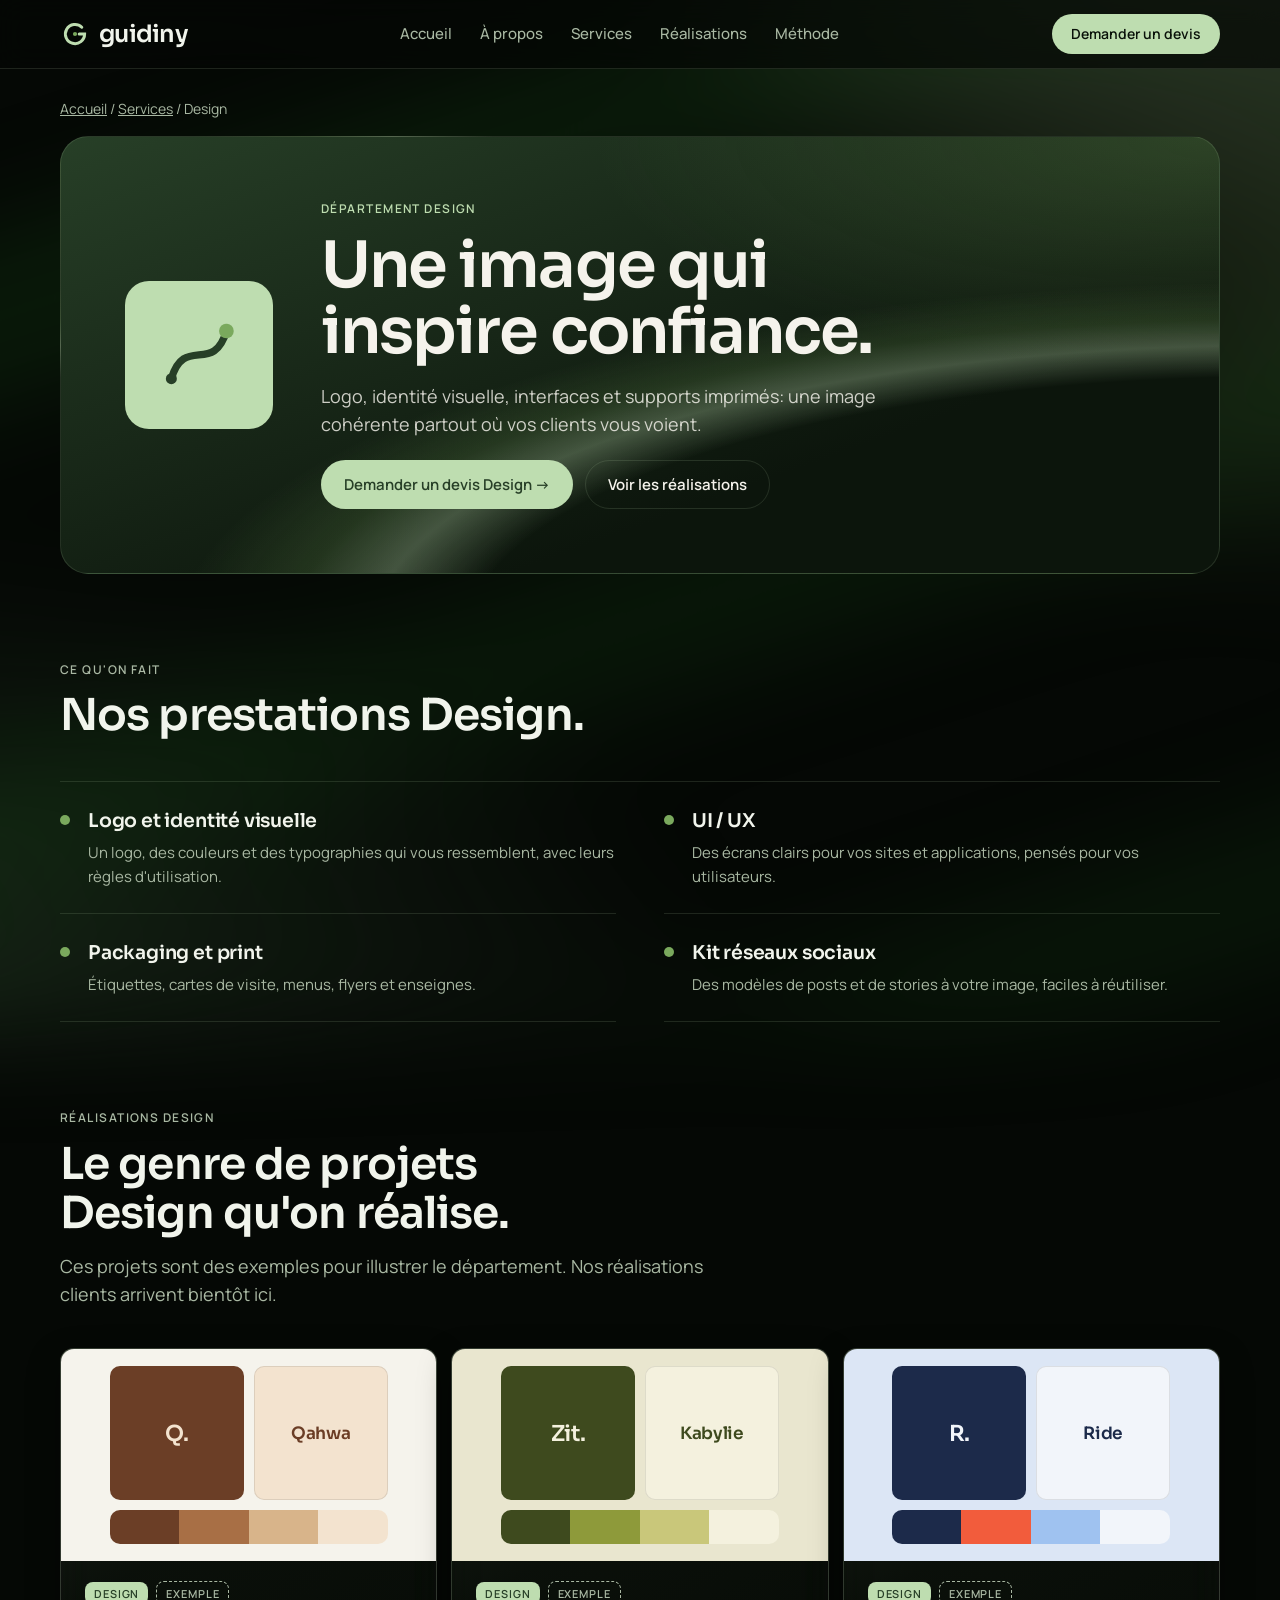
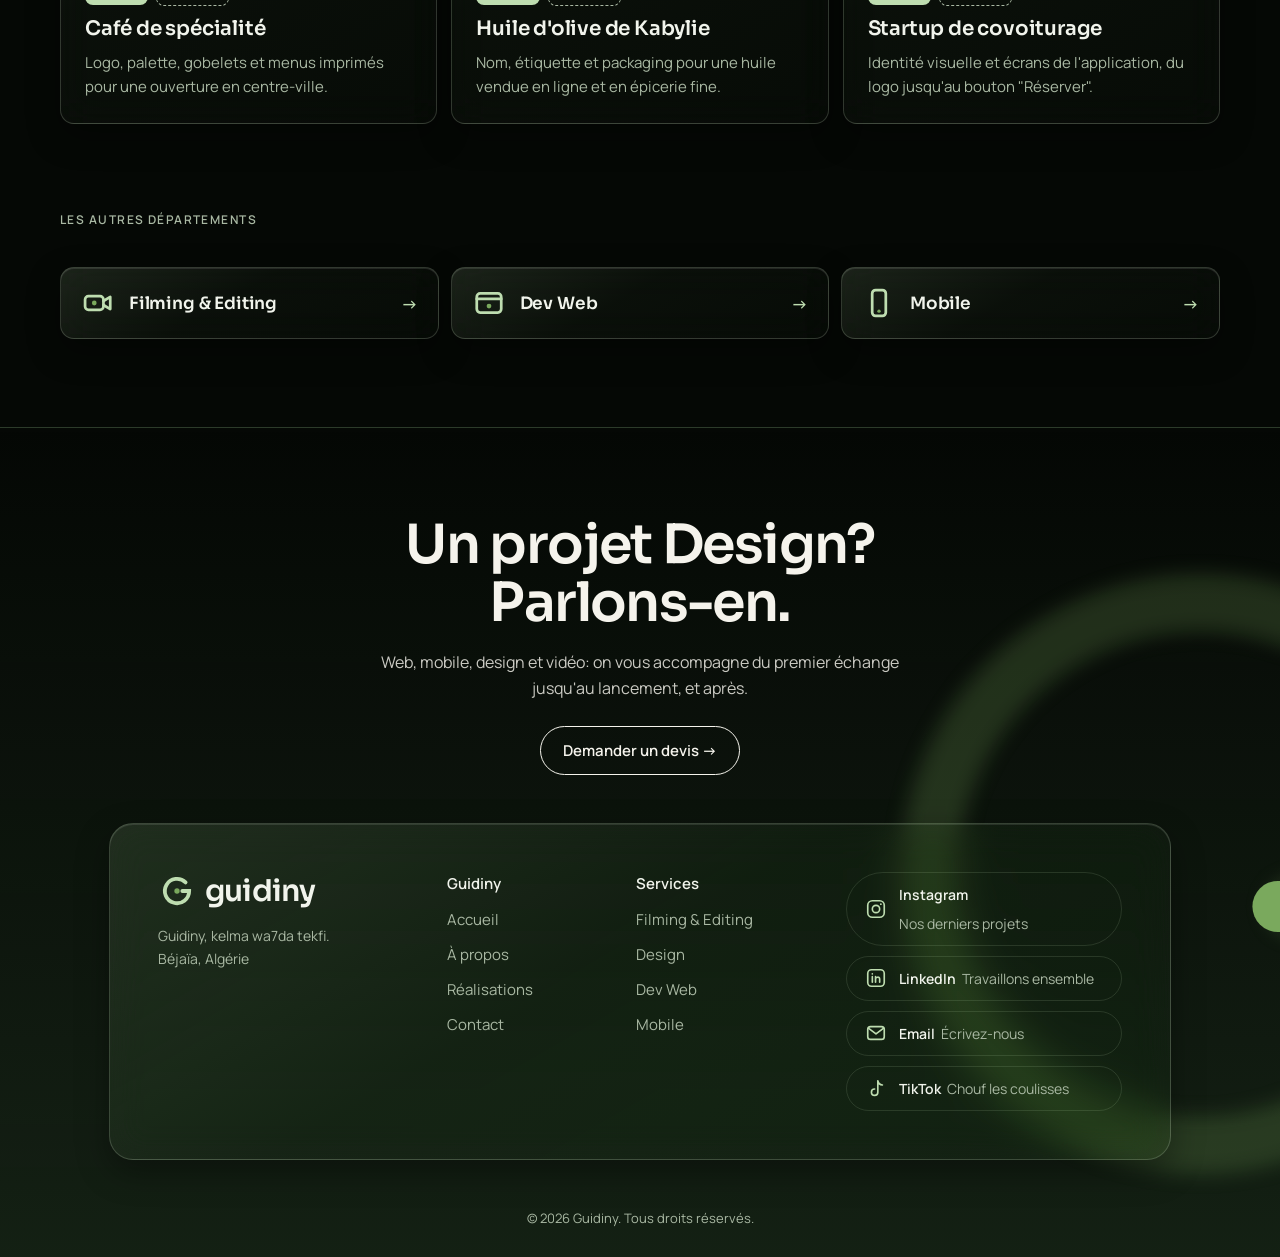
==== commit 6bf59118: "Nouveau slogan: Guidiny, kelma wa7da tekfi Co-Authored-By: Claude Opus 5.5 <noreply@anthropic.com>" ====
--- a/design.html
+++ b/design.html
@@ -129,7 +129,7 @@
     <div class="foot-card">
       <div class="foot-brand">
         <a class="logo" href="index.html"><svg><use href="#mark"/></svg>guidiny</a>
-        <p>On vous guide, vous grandissez.<br>Béjaïa, Algérie</p>
+        <p>Guidiny, kelma wa7da tekfi.<br>Béjaïa, Algérie</p>
       </div>
       <nav aria-label="Guidiny">
         <b>Guidiny</b>
--- a/styles.css
+++ b/styles.css
@@ -18,6 +18,11 @@
   --night: #050805;
   --surface: #070B07; --surface-raised: #0E170E; --surface-brand: #0C150C;
   --glass: rgba(190, 221, 176, .045); --glass-strong: rgba(190, 221, 176, .08);
+  --glass-fill: linear-gradient(150deg, rgba(190, 221, 176, .13), rgba(190, 221, 176, .04) 45%, rgba(190, 221, 176, .02));
+  --glass-fill-hover: linear-gradient(150deg, rgba(190, 221, 176, .19), rgba(190, 221, 176, .07) 45%, rgba(190, 221, 176, .03));
+  --glass-edge: rgba(214, 235, 203, .20);
+  --glass-shadow: inset 0 1px 0 rgba(255, 255, 255, .10), 0 12px 32px rgba(0, 0, 0, .35);
+  --glass-blur: blur(18px) saturate(140%);
   --text: #F1F4EC; --text-muted: #A9B8A3; --text-brand: #BEDDB0; --line: rgba(190, 221, 176, .14);
   --accent: #BEDDB0; --accent-hover: #D6EBCB; --on-accent: #0A120A; --highlight: #7AA95D; --danger: #E07A5F;
   --glow: #1F7A1F;
@@ -97,7 +102,12 @@
 .on-brand form .btn-primary:hover { background: var(--accent-hover) }
 
 /* Carte: fond relevé, bordure fine */
-.card-raised { background: var(--glass); border: 1px solid var(--line); border-radius: var(--radius-md); min-width: 0; backdrop-filter: blur(10px) }
+.card-raised { border-radius: var(--radius-md); min-width: 0 }
+/* Verre: toutes les cartes du site partagent ce rendu. */
+.card-raised, .foot-card, form, .pick span {
+  background: var(--glass-fill); border: 1px solid var(--glass-edge); box-shadow: var(--glass-shadow);
+  -webkit-backdrop-filter: var(--glass-blur); backdrop-filter: var(--glass-blur) }
+a.card-raised:hover, .pick input:hover + span { background: var(--glass-fill-hover) }
 
 /* Logo et icônes */
 .logo { display: inline-flex; align-items: center; gap: 9px; text-decoration: none; font: 600 24px/1 var(--font-display); letter-spacing: -.03em; color: var(--text) }
@@ -111,7 +121,7 @@
 /* Étiquettes */
 .tag { font: 600 11px/1 var(--font-body); letter-spacing: .08em; text-transform: uppercase; padding: 6px 9px; border-radius: var(--radius-sm); background: var(--sage); color: var(--forest) }
 .tag-ex { background: transparent; border: 1px dashed var(--text-muted); color: var(--text-muted) }
-.chip { font-size: 13px; font-weight: 600; padding: 7px 12px; border-radius: var(--radius-pill); background: var(--surface); color: var(--text-brand); border: 1px solid var(--line) }
+.chip { font-size: 13px; font-weight: 600; padding: 7px 12px; border-radius: var(--radius-pill); background: rgba(190, 221, 176, .08); color: var(--text-brand); border: 1px solid var(--line) }
 
 /* 5. Accueil ----------------------------------------------------------- */
 /* Hero */
@@ -281,15 +291,16 @@
 .contact-copy ul { list-style: none; margin: 8px 0 0; padding: 0; display: grid; gap: 12px }
 .contact-copy li { display: flex; gap: 12px; align-items: baseline }
 .contact-copy li::before { content: ""; flex: none; width: 8px; height: 8px; border-radius: 50%; background: var(--sage); transform: translateY(-1px) }
-form { background: var(--surface-raised); border: 1px solid var(--line); color: var(--text); border-radius: var(--radius-lg); padding: clamp(20px, 3.5vw, 36px); display: grid; gap: 18px; min-width: 0 }
+form { color: var(--text); border-radius: var(--radius-lg); padding: clamp(20px, 3.5vw, 36px); display: grid; gap: 18px; min-width: 0 }
 fieldset { border: 0; margin: 0; padding: 0; min-width: 0 }
 .row2 { display: grid; grid-template-columns: 1fr 1fr; gap: 14px }
 .field { display: grid; gap: 7px; min-width: 0 }
 .field > label { font-size: 14px; font-weight: 600 }
 .opt { font-weight: 400; color: var(--text-muted) }
-input[type="text"], input[type="tel"], input[type="email"], select, textarea { width: 100%; font: 400 16px/1.4 var(--font-body); color: var(--text); background: var(--surface); border: 1.5px solid var(--line); border-radius: var(--radius-sm); padding: 12px 14px }
+input[type="text"], input[type="tel"], input[type="email"], select, textarea { width: 100%; font: 400 16px/1.4 var(--font-body); color: var(--text); background: rgba(0, 0, 0, .28); border: 1.5px solid var(--line); border-radius: var(--radius-sm); padding: 12px 14px }
 input:hover, select:hover, textarea:hover { border-color: var(--text-muted) }
 textarea { min-height: 116px; resize: vertical }
+select option { background: var(--surface-raised); color: var(--text) }
 .err { font-size: 13px; color: var(--danger) }
 .err:empty { display: none }
 .field.invalid input, .field.invalid textarea { border-color: var(--danger) }
@@ -312,15 +323,14 @@
 .pick { position: relative; min-width: 0 }
 .pick-wide { grid-column: 1 / -1 }
 .pick input { position: absolute; inset: 0; width: 100%; height: 100%; margin: 0; opacity: 0; cursor: pointer }
-.pick span { display: grid; grid-template-columns: 36px 1fr; column-gap: 12px; align-items: center; padding: 14px 40px 14px 14px; min-height: 76px; border: 1.5px solid var(--line); border-radius: var(--radius-md); background: var(--surface); position: relative; transition: border-color .15s, background .15s }
+.pick span { display: grid; grid-template-columns: 36px 1fr; column-gap: 12px; align-items: center; padding: 14px 40px 14px 14px; min-height: 76px; border-radius: var(--radius-md); position: relative; transition: border-color .15s, background .15s }
 .pick span::after { content: ""; position: absolute; top: 12px; right: 12px; width: 16px; height: 16px; border-radius: 50%; border: 1.5px solid var(--line) }
 .pick svg { width: 36px; height: 36px; grid-row: span 2 }
 .pick b { font: 600 15px/1.3 var(--font-display); color: var(--text) }
 .pick small { font-size: 12.5px; line-height: 1.35; color: var(--text-muted) }
 .pick-wide span { grid-template-columns: 1fr; min-height: 0 }
-.pick input:hover + span { border-color: var(--text-muted) }
 .pick input:focus-visible + span { outline: 2px solid var(--highlight); outline-offset: 2px }
-.pick input:checked + span { border-color: var(--accent); background: var(--surface-raised); box-shadow: inset 0 0 0 1px var(--accent) }
+.pick input:checked + span { border-color: var(--accent); background: var(--glass-fill-hover); box-shadow: inset 0 0 0 1px var(--accent), var(--glass-shadow) }
 .pick input:checked + span::after { background: var(--highlight); border-color: var(--highlight) }
 .done { display: grid; gap: 14px; justify-items: start; padding-block: 12px }
 .done svg { width: 56px; height: 56px }
@@ -360,7 +370,7 @@
 .closing h2 { color: var(--cream); font-size: clamp(32px, 5vw, 54px); line-height: 1.08; letter-spacing: -.03em }
 .closing p { color: var(--cream); opacity: .82; max-width: 52ch }
 .closing .btn { margin-top: 8px }
-.foot-card { background: var(--glass-strong); border: 1px solid var(--line); backdrop-filter: blur(12px); color: var(--text); border-radius: var(--radius-lg); padding: clamp(24px, 4vw, 48px); display: grid; grid-template-columns: minmax(0, 1.3fr) minmax(0, .8fr) minmax(0, .9fr) minmax(0, 1.4fr); gap: 32px; align-items: start }
+.foot-card { color: var(--text); border-radius: var(--radius-lg); padding: clamp(24px, 4vw, 48px); display: grid; grid-template-columns: minmax(0, 1.3fr) minmax(0, .8fr) minmax(0, .9fr) minmax(0, 1.4fr); gap: 32px; align-items: start }
 .foot-brand { display: grid; gap: 14px }
 .foot-brand .logo { font-size: 30px }
 .foot-brand .logo svg { width: 38px; height: 38px }
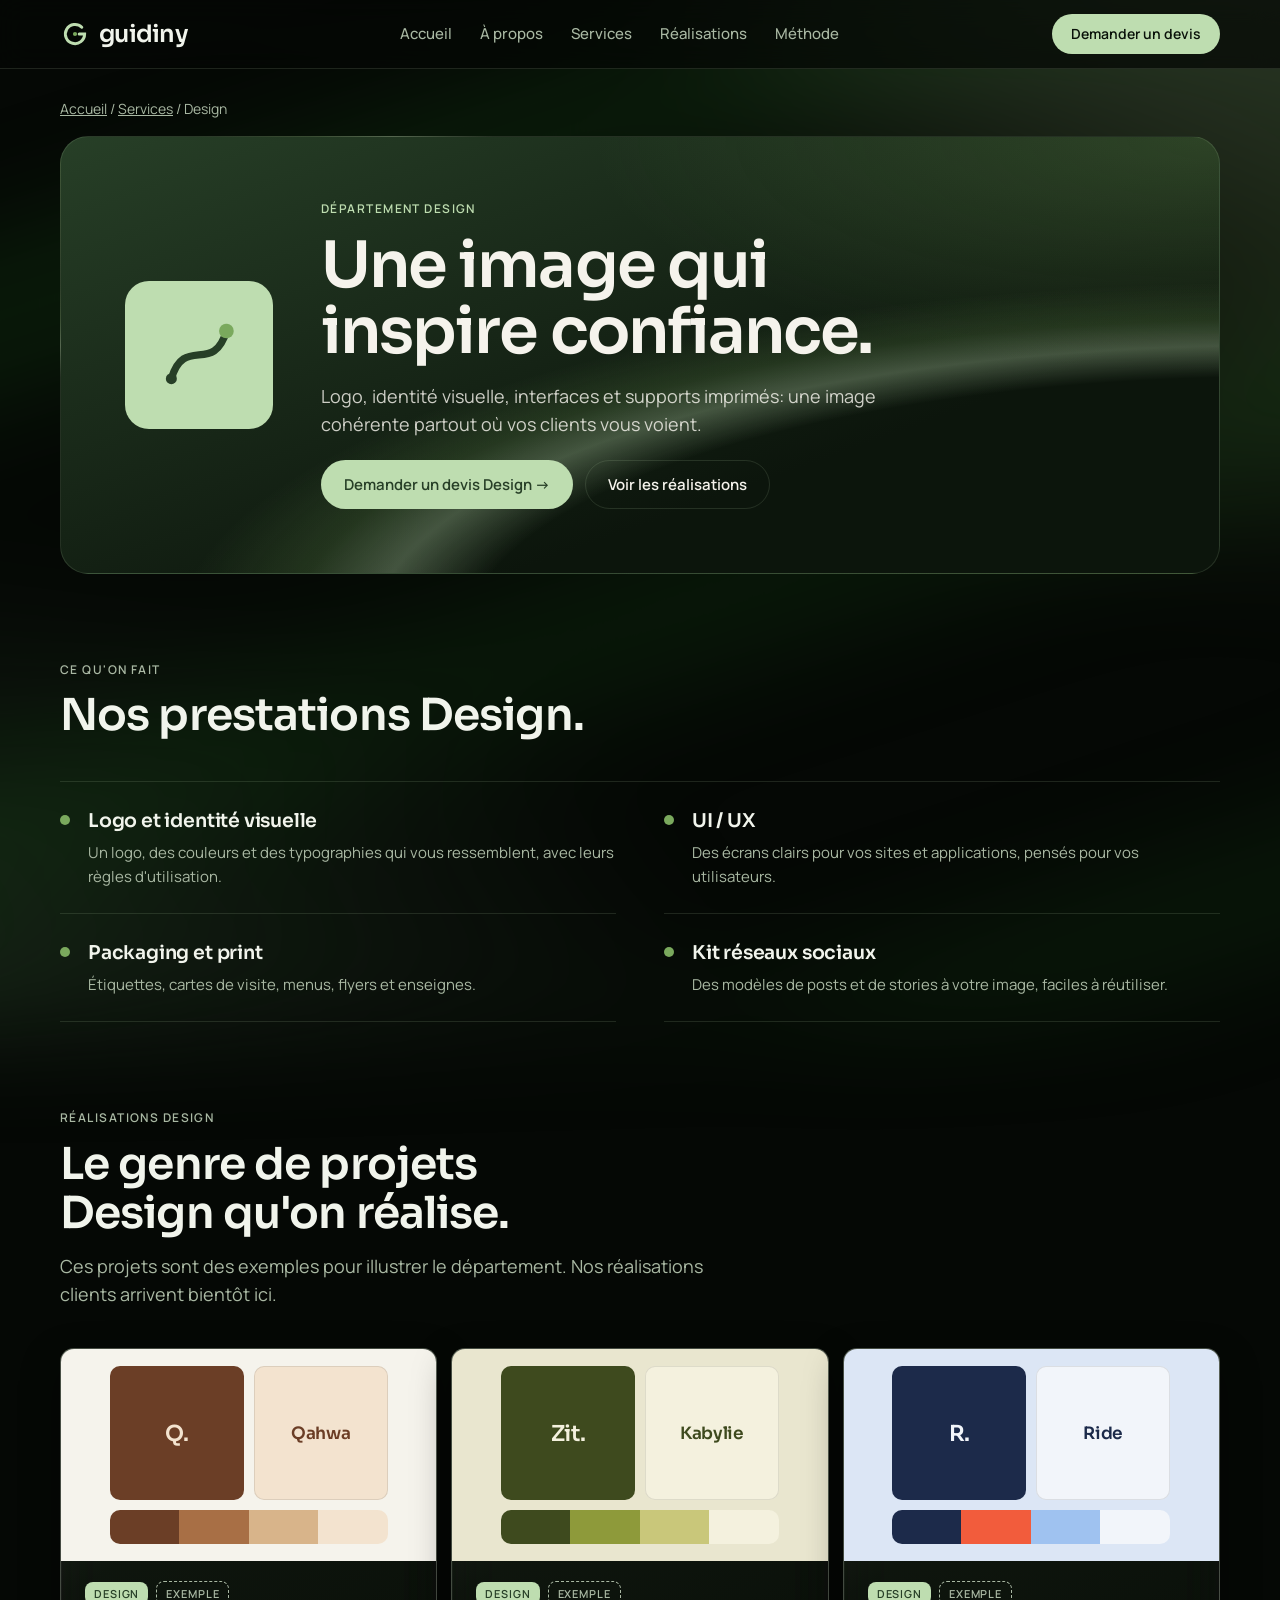
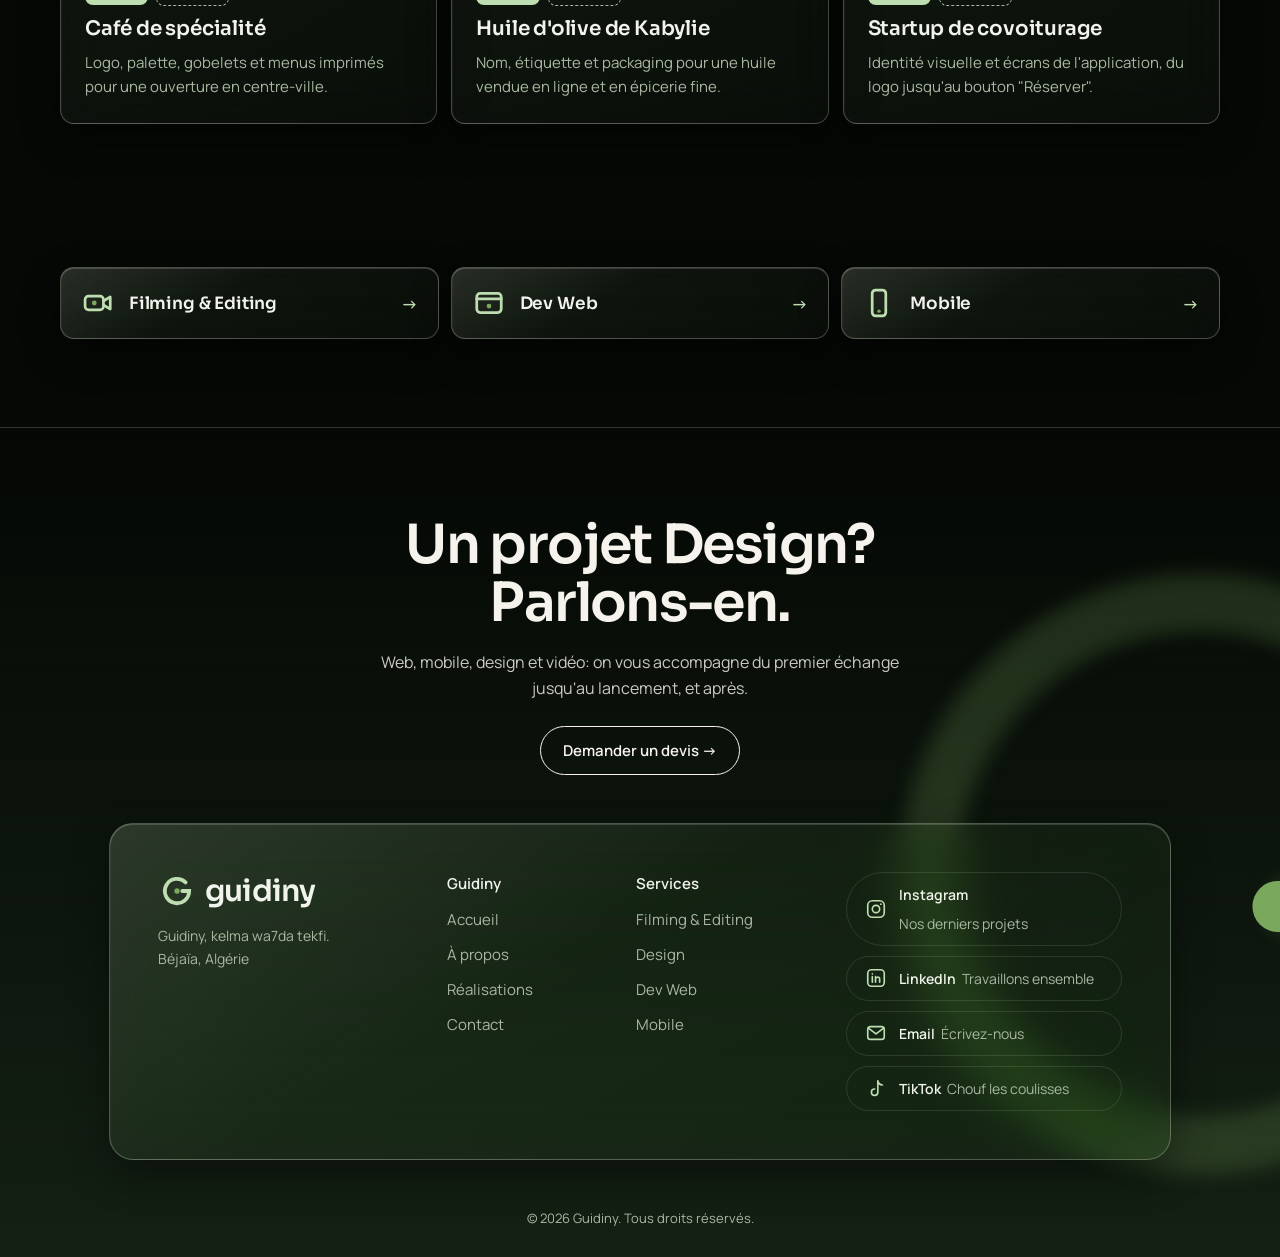
==== commit 52e6a2f0: "Animations: apparition au défilement, reflet sur les cartes, fond qui dérive Respecte « réduire les " ====
--- a/design.html
+++ b/design.html
@@ -155,5 +155,6 @@
   </div>
   <p class="copy">© 2026 Guidiny. Tous droits réservés.</p>
 </footer>
+<script src="main.js" defer></script>
 </body>
 </html>
--- a/styles.css
+++ b/styles.css
@@ -9,6 +9,7 @@
    4. Composants      8. Méthode
                       9. Devis: formulaire et FAQ
                      10. Navigation et footer
+                     11. Animations
    ===================================================================== */
 
 /* 1. Tokens ----------------------------------------------------------- */
@@ -18,11 +19,11 @@
   --night: #050805;
   --surface: #070B07; --surface-raised: #0E170E; --surface-brand: #0C150C;
   --glass: rgba(190, 221, 176, .045); --glass-strong: rgba(190, 221, 176, .08);
-  --glass-fill: linear-gradient(150deg, rgba(190, 221, 176, .13), rgba(190, 221, 176, .04) 45%, rgba(190, 221, 176, .02));
-  --glass-fill-hover: linear-gradient(150deg, rgba(190, 221, 176, .19), rgba(190, 221, 176, .07) 45%, rgba(190, 221, 176, .03));
-  --glass-edge: rgba(214, 235, 203, .20);
-  --glass-shadow: inset 0 1px 0 rgba(255, 255, 255, .10), 0 12px 32px rgba(0, 0, 0, .35);
-  --glass-blur: blur(18px) saturate(140%);
+  --glass-fill: linear-gradient(150deg, rgba(220, 240, 210, .17), rgba(190, 221, 176, .06) 42%, rgba(190, 221, 176, .03));
+  --glass-fill-hover: linear-gradient(150deg, rgba(220, 240, 210, .24), rgba(190, 221, 176, .10) 42%, rgba(190, 221, 176, .05));
+  --glass-edge: rgba(230, 245, 222, .26);
+  --glass-shadow: inset 0 1px 0 rgba(255, 255, 255, .16), inset 1px 0 0 rgba(255, 255, 255, .04), 0 15px 38px rgba(0, 0, 0, .40);
+  --glass-blur: blur(23px) saturate(160%);
   --text: #F1F4EC; --text-muted: #A9B8A3; --text-brand: #BEDDB0; --line: rgba(190, 221, 176, .14);
   --accent: #BEDDB0; --accent-hover: #D6EBCB; --on-accent: #0A120A; --highlight: #7AA95D; --danger: #E07A5F;
   --glow: #1F7A1F;
@@ -389,3 +390,29 @@
 .copy { text-align: center; color: var(--text-muted); font-size: 13px }
 @media (max-width: 980px) { .foot-card { grid-template-columns: 1fr 1fr } }
 @media (max-width: 520px) { .foot-card { grid-template-columns: 1fr } }
+
+/* 11. Animations ---------------------------------------------------------- */
+/* Toutes s'arrêtent si le visiteur demande de réduire les animations (règle en section 2). */
+
+/* Les halos du fond dérivent très lentement. */
+body::before { animation: drift 30s ease-in-out infinite alternate; will-change: transform }
+@keyframes drift { to { transform: translate3d(-3%, 2%, 0) rotate(2deg) } }
+
+/* Apparition au défilement: classes posées par main.js, seulement sous la ligne de flottaison. */
+.reveal { opacity: 0; transform: translateY(22px) }
+.reveal.in { opacity: 1; transform: none; transition: opacity .55s ease, transform .55s cubic-bezier(.2, .7, .2, 1) }
+
+/* Boutons: léger soulèvement. */
+.btn { transition: background .2s, border-color .2s, color .2s, transform .2s }
+.btn:hover { transform: translateY(-2px) }
+
+/* Cartes cliquables: un reflet traverse le verre au survol. */
+a.card-raised { position: relative; overflow: hidden }
+a.card-raised::after { content: ""; position: absolute; inset: 0; pointer-events: none; background: linear-gradient(115deg, transparent 30%, rgba(255, 255, 255, .10) 46%, transparent 62%); transform: translateX(-120%); transition: transform .9s ease }
+a.card-raised:hover::after { transform: translateX(120%) }
+.svc-arrow { transition: background .2s, color .2s, border-color .2s, transform .3s }
+.svc-big:hover .svc-arrow { transform: rotate(-45deg) }
+
+/* Hero: le point « Votre objectif » respire une fois le chemin tracé. */
+.goal { animation: pop .5s cubic-bezier(.3, 1.5, .5, 1) 2.25s both, breathe 3.2s ease-in-out 3s infinite }
+@keyframes breathe { 50% { filter: drop-shadow(0 0 10px rgba(190, 221, 176, .85)) } }
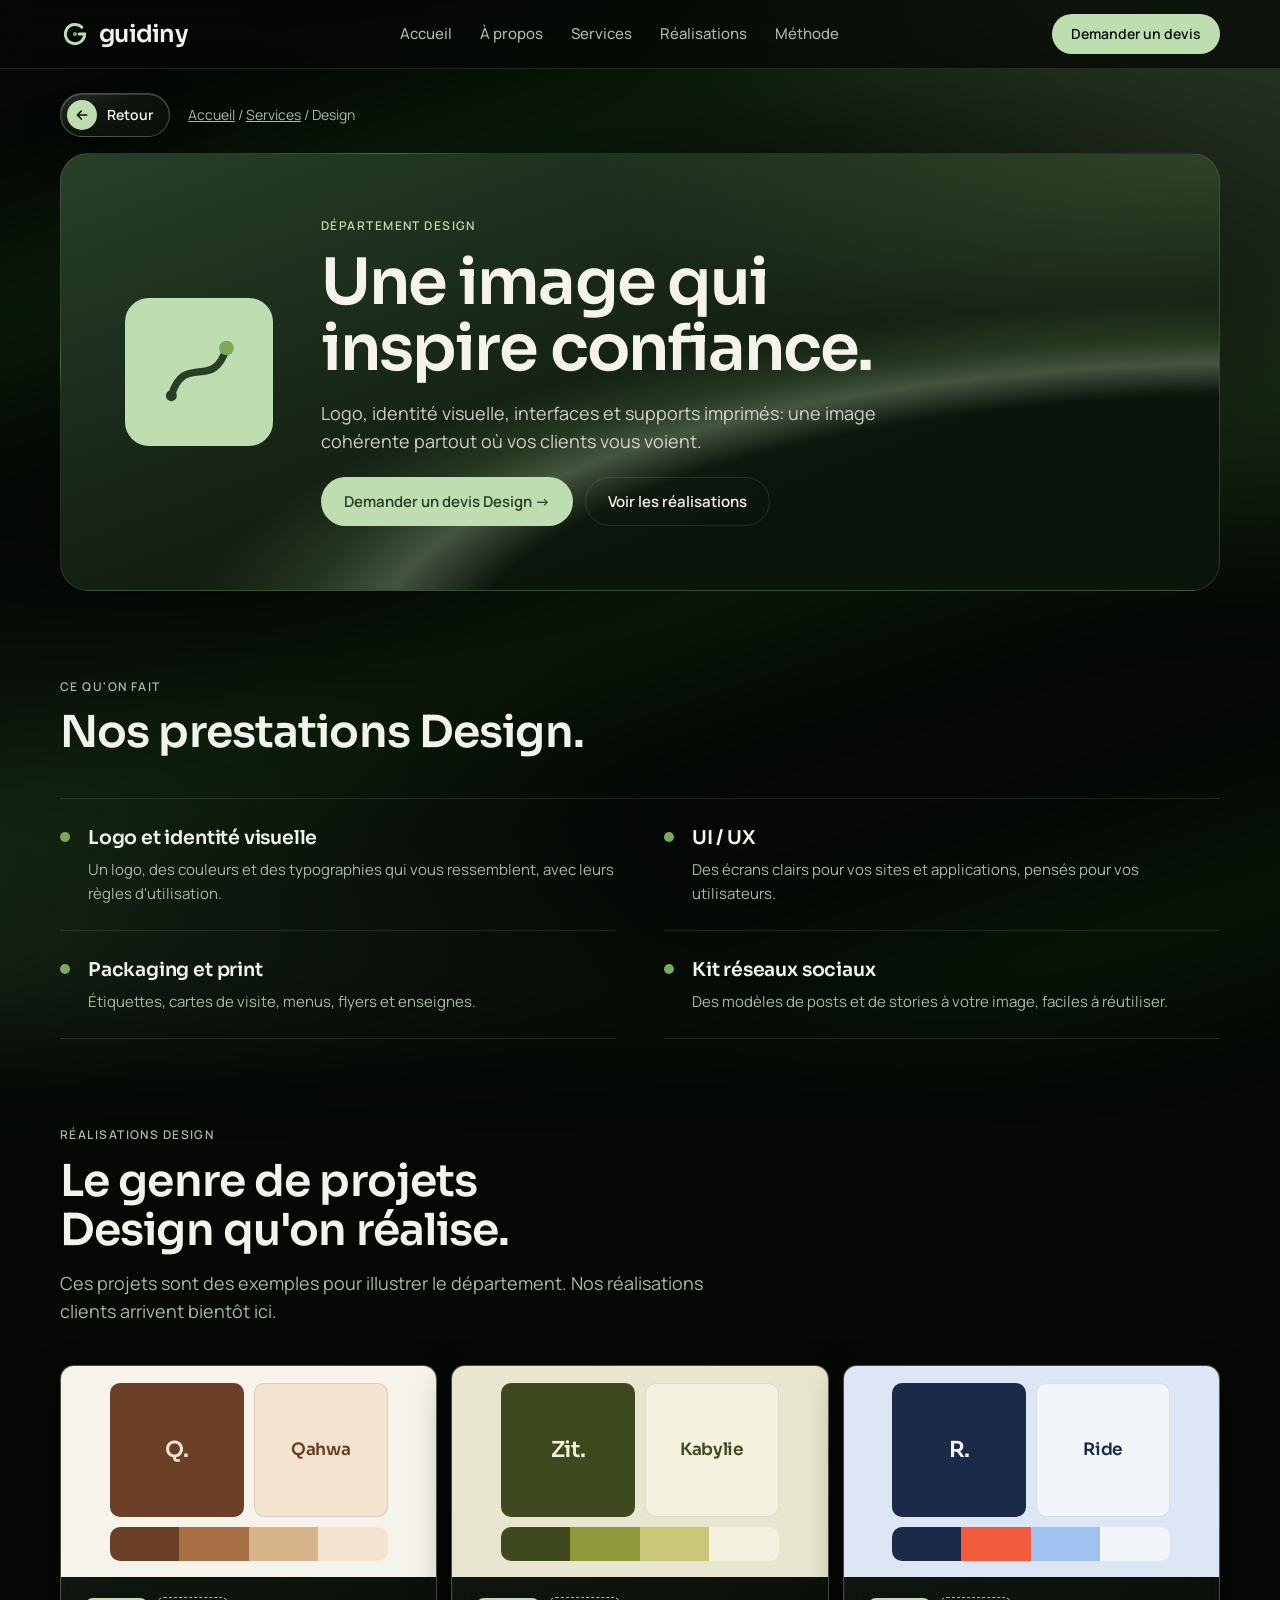
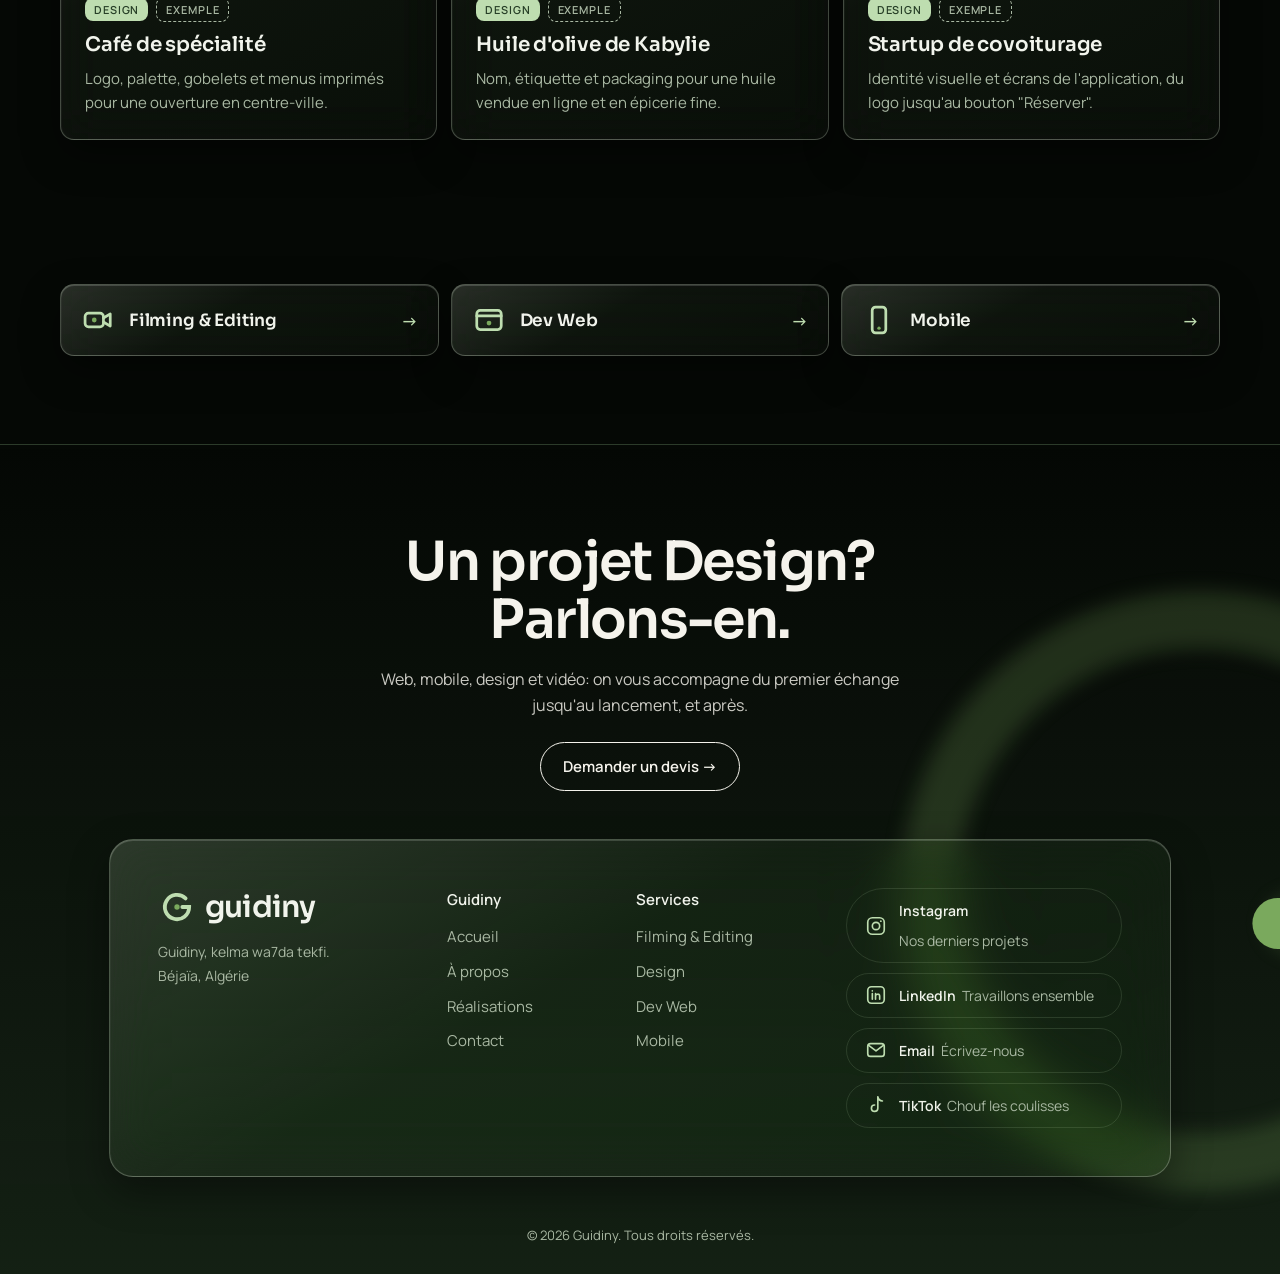
==== commit 1ed60c48: "Bouton Retour sur les pages départements et devis Co-Authored-By: Claude Opus 5.5 <noreply@anthropic" ====
--- a/design.html
+++ b/design.html
@@ -35,7 +35,7 @@
 
 <main>
   <div class="wrap">
-    <nav class="crumbs" aria-label="Fil d'Ariane"><a href="index.html">Accueil</a> / <a href="index.html#services">Services</a> / Design</nav>
+    <div class="page-top"><a class="back" href="index.html#realisations" data-back><svg viewBox="0 0 24 24" aria-hidden="true"><path d="M19 12H6M11 6l-6 6 6 6"/></svg><span>Retour</span></a><nav class="crumbs" aria-label="Fil d'Ariane"><a href="index.html">Accueil</a> / <a href="index.html#services">Services</a> / Design</nav></div>
     <div class="dept-hero panel-brand">
       <div class="badge"><svg viewBox="0 0 100 100" aria-hidden="true"><path class="i-s" d="M20 76 C34 28 66 72 80 24"/><circle class="i-k" cx="20" cy="76" r="6"/><circle class="i-d" cx="80" cy="24" r="8"/></svg></div>
       <div class="dept-hero-copy on-brand">
--- a/styles.css
+++ b/styles.css
@@ -67,10 +67,17 @@
 .sec-head h2, .about-copy h2 { font-size: clamp(30px, 4.4vw, 44px); line-height: 1.12; letter-spacing: -.02em }
 .label { font: 600 12px/1.3 var(--font-body); letter-spacing: .12em; text-transform: uppercase; color: var(--text-muted) }
 .lead { font-size: 18px; line-height: 28px; color: var(--text-muted); max-width: 60ch }
-.crumbs { font-size: 14px; color: var(--text-muted); padding-top: 28px }
+/* Haut de page intérieure: bouton retour + fil d'Ariane */
+.page-top { display: flex; align-items: center; flex-wrap: wrap; gap: 10px 18px; padding-top: 24px }
+main > .wrap:has(> .page-top:only-child) + section { padding-top: 20px }
+.crumbs { font-size: 14px; color: var(--text-muted) }
 .crumbs a { color: var(--text-muted) }
-main > .wrap:has(> .crumbs:only-child) + section { padding-top: 20px }
 .crumbs a:hover { color: var(--text) }
+.back { display: inline-flex; align-items: center; gap: 10px; padding: 6px 16px 6px 6px; border-radius: var(--radius-pill); text-decoration: none; color: var(--text); font: 600 14px/1 var(--font-body);
+  background: var(--glass-fill); border: 1px solid var(--glass-edge); box-shadow: var(--glass-shadow); -webkit-backdrop-filter: var(--glass-blur); backdrop-filter: var(--glass-blur); transition: background .2s, border-color .2s }
+.back svg { width: 30px; height: 30px; padding: 7px; border-radius: 50%; background: var(--accent); fill: none; stroke: var(--on-accent); stroke-width: 2.4; stroke-linecap: round; stroke-linejoin: round; transition: transform .25s }
+.back:hover { background: var(--glass-fill-hover); border-color: var(--accent) }
+.back:hover svg { transform: translateX(-3px) }
 
 /* 4. Composants -------------------------------------------------------- */
 /* Boutons */
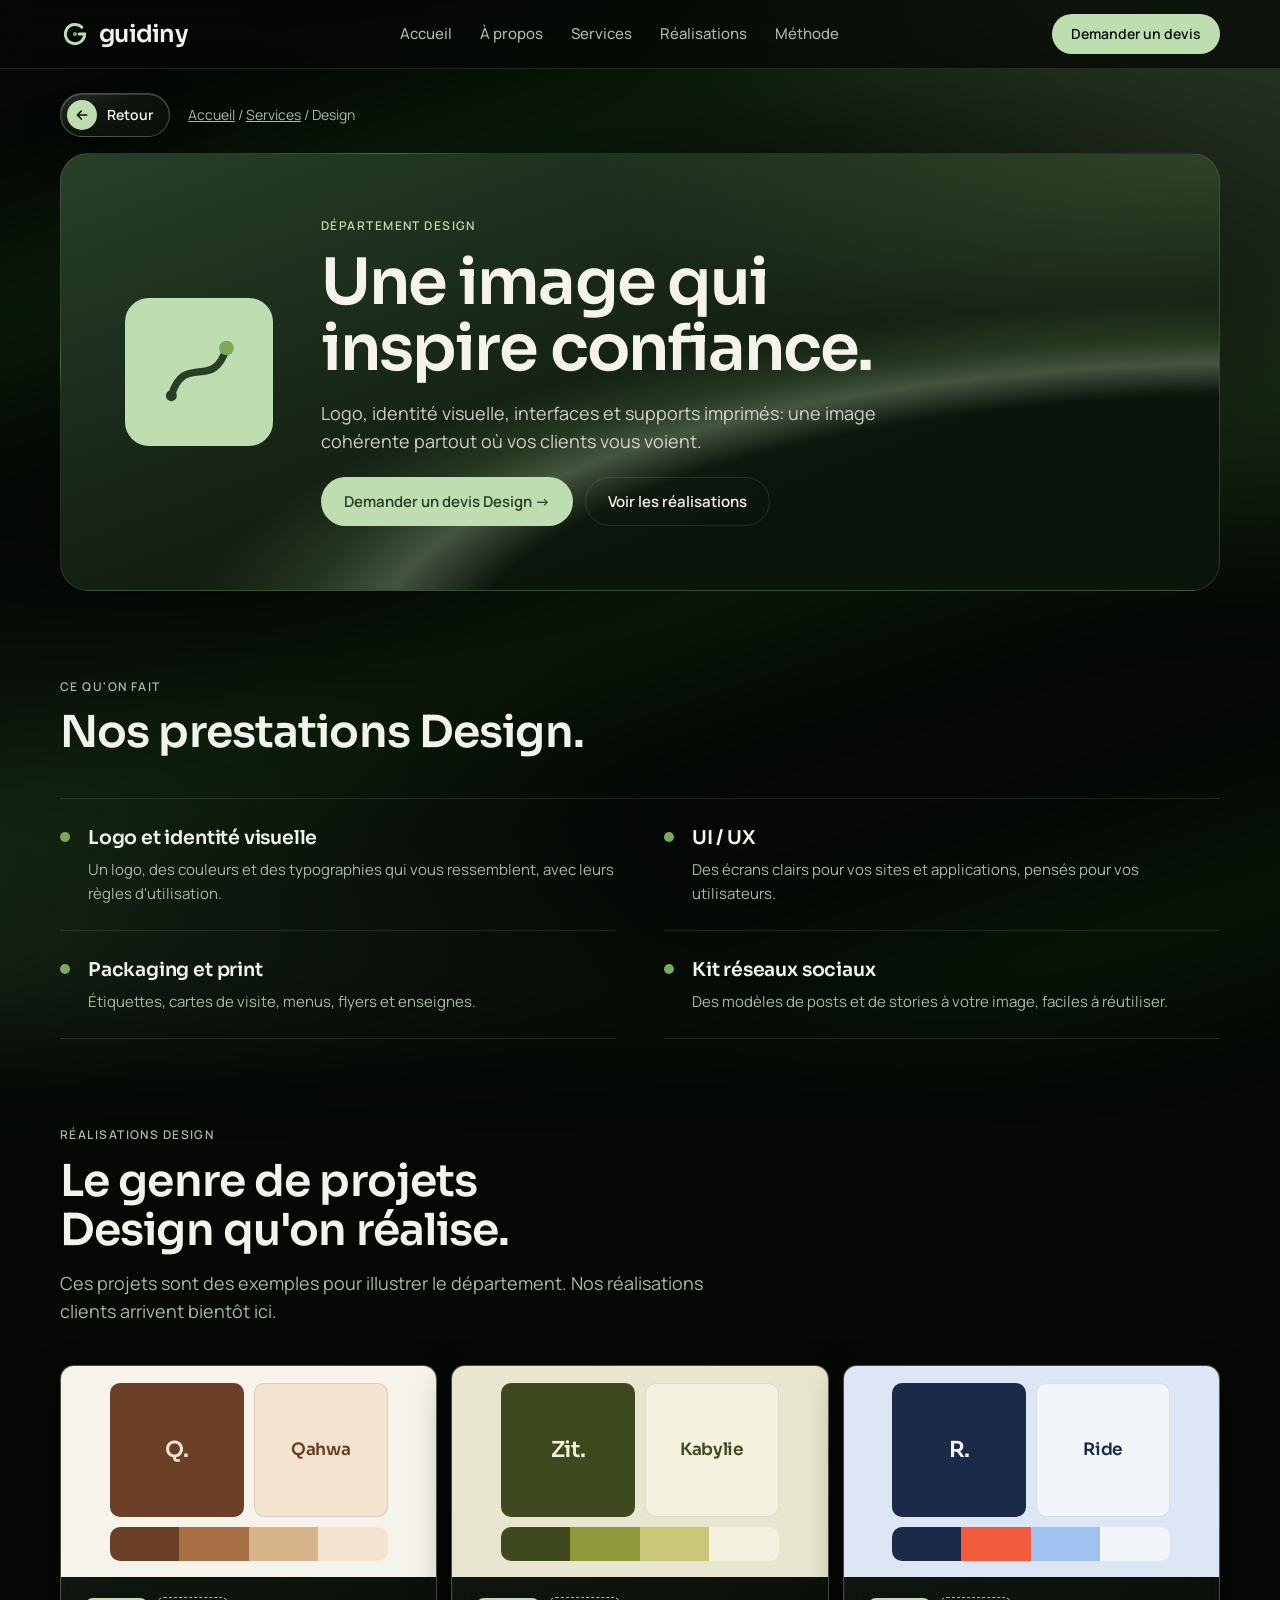
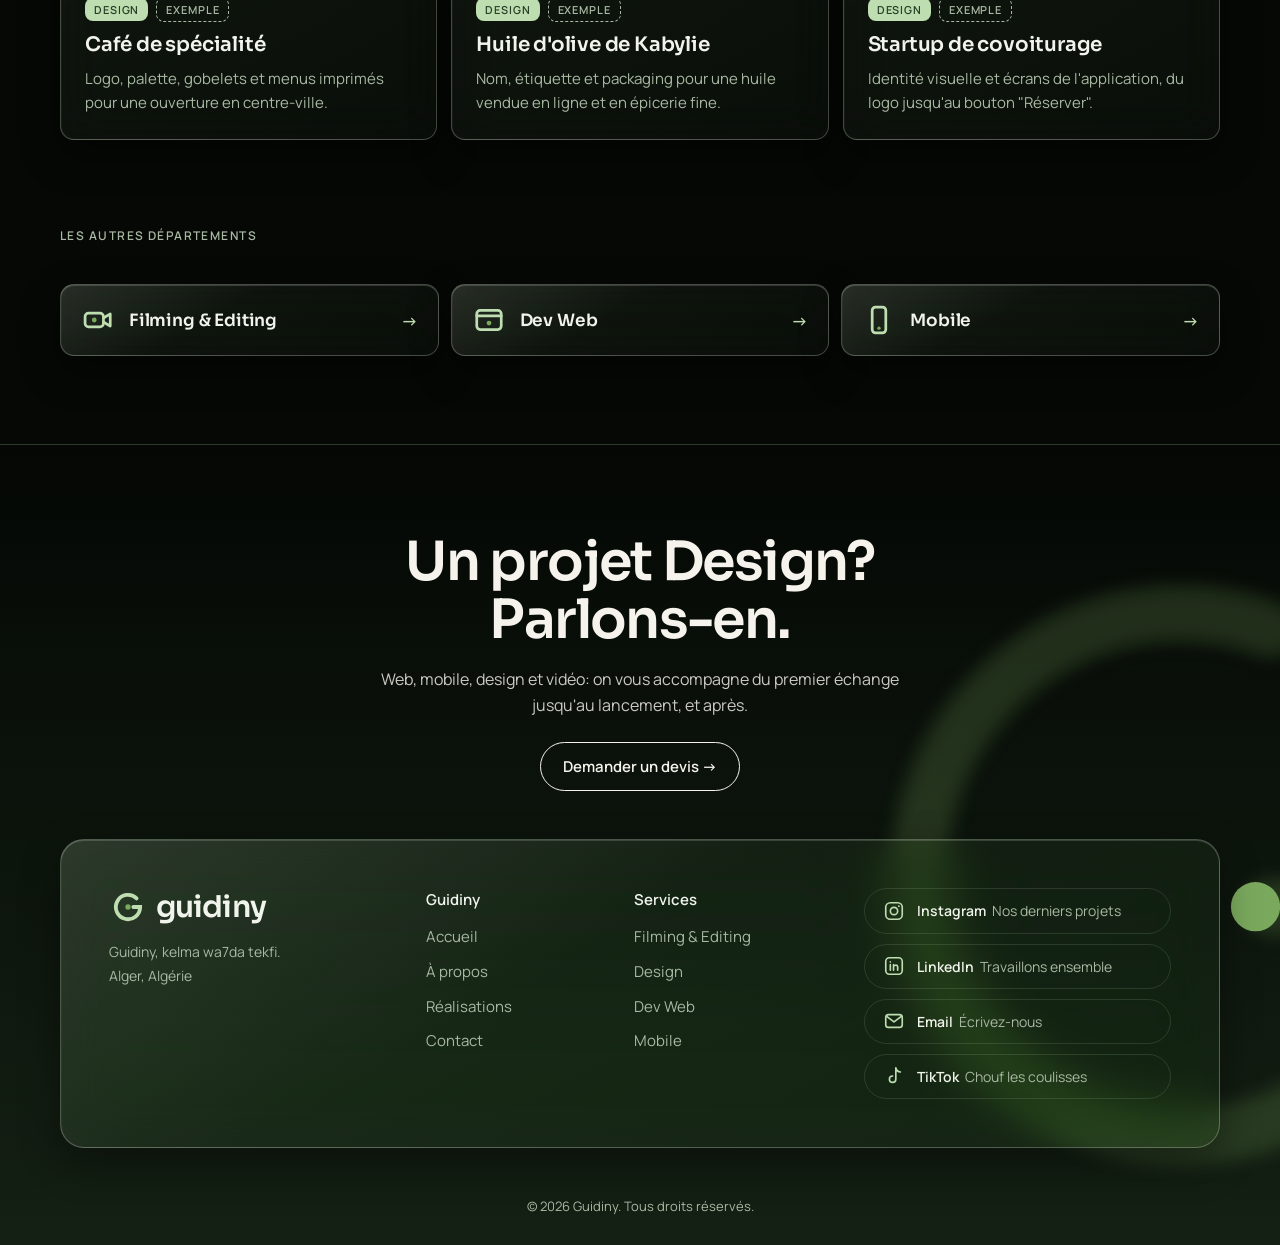
==== commit 427ce53d: "Agence basée à Alger Co-Authored-By: Claude Opus 5.5 <noreply@anthropic.com>" ====
--- a/design.html
+++ b/design.html
@@ -4,7 +4,7 @@
 <meta charset="utf-8">
 <meta name="viewport" content="width=device-width, initial-scale=1, viewport-fit=cover">
 <title>Design · Guidiny</title>
-<meta name="description" content="Département Design de Guidiny, agence digitale à Béjaïa: logo, identité, ui/ux, print.">
+<meta name="description" content="Département Design de Guidiny, agence digitale à Alger: logo, identité, ui/ux, print.">
 <link rel="icon" href="favicon.svg" type="image/svg+xml">
 <link rel="preconnect" href="https://fonts.googleapis.com">
 <link rel="preconnect" href="https://fonts.gstatic.com" crossorigin>
@@ -129,7 +129,7 @@
     <div class="foot-card">
       <div class="foot-brand">
         <a class="logo" href="index.html"><svg><use href="#mark"/></svg>guidiny</a>
-        <p>Guidiny, kelma wa7da tekfi.<br>Béjaïa, Algérie</p>
+        <p>Guidiny, kelma wa7da tekfi.<br>Alger, Algérie</p>
       </div>
       <nav aria-label="Guidiny">
         <b>Guidiny</b>
--- a/styles.css
+++ b/styles.css
@@ -374,6 +374,7 @@
 .site-foot:not(:has(.closing)) .foot-arcs { display: none }
 .foot-arcs circle { fill: var(--leaf) }
 .site-foot > :not(.foot-arcs) { position: relative }
+.site-foot > .wrap { width: 100% }
 .closing { display: grid; justify-items: center; text-align: center; gap: 16px; max-width: 760px }
 .closing h2 { color: var(--cream); font-size: clamp(32px, 5vw, 54px); line-height: 1.08; letter-spacing: -.03em }
 .closing p { color: var(--cream); opacity: .82; max-width: 52ch }
@@ -396,7 +397,19 @@
 .soc b { font-weight: 600; color: var(--text) }
 .copy { text-align: center; color: var(--text-muted); font-size: 13px }
 @media (max-width: 980px) { .foot-card { grid-template-columns: 1fr 1fr } }
-@media (max-width: 520px) { .foot-card { grid-template-columns: 1fr } }
+/* Téléphone: marque en haut, deux colonnes de liens côte à côte, réseaux en une ligne d'icônes. */
+@media (max-width: 520px) {
+  .site-foot { padding-block: 64px 24px; gap: 36px }
+  .foot-card { grid-template-columns: 1fr 1fr; gap: 28px 16px; padding: 24px }
+  .foot-brand, .socials { grid-column: 1 / -1 }
+  .foot-brand { gap: 10px }
+  .foot-brand .logo { font-size: 26px }
+  .foot-brand .logo svg { width: 32px; height: 32px }
+  .foot-card nav { gap: 8px; font-size: 14px }
+  .socials { display: flex; gap: 10px; padding-top: 20px; border-top: 1px solid var(--line) }
+  .soc { width: 48px; height: 48px; padding: 0; justify-content: center; flex: none }
+  .soc span { position: absolute; width: 1px; height: 1px; overflow: hidden; clip: rect(0 0 0 0); white-space: nowrap }
+}
 
 /* 11. Animations ---------------------------------------------------------- */
 /* Toutes s'arrêtent si le visiteur demande de réduire les animations (règle en section 2). */
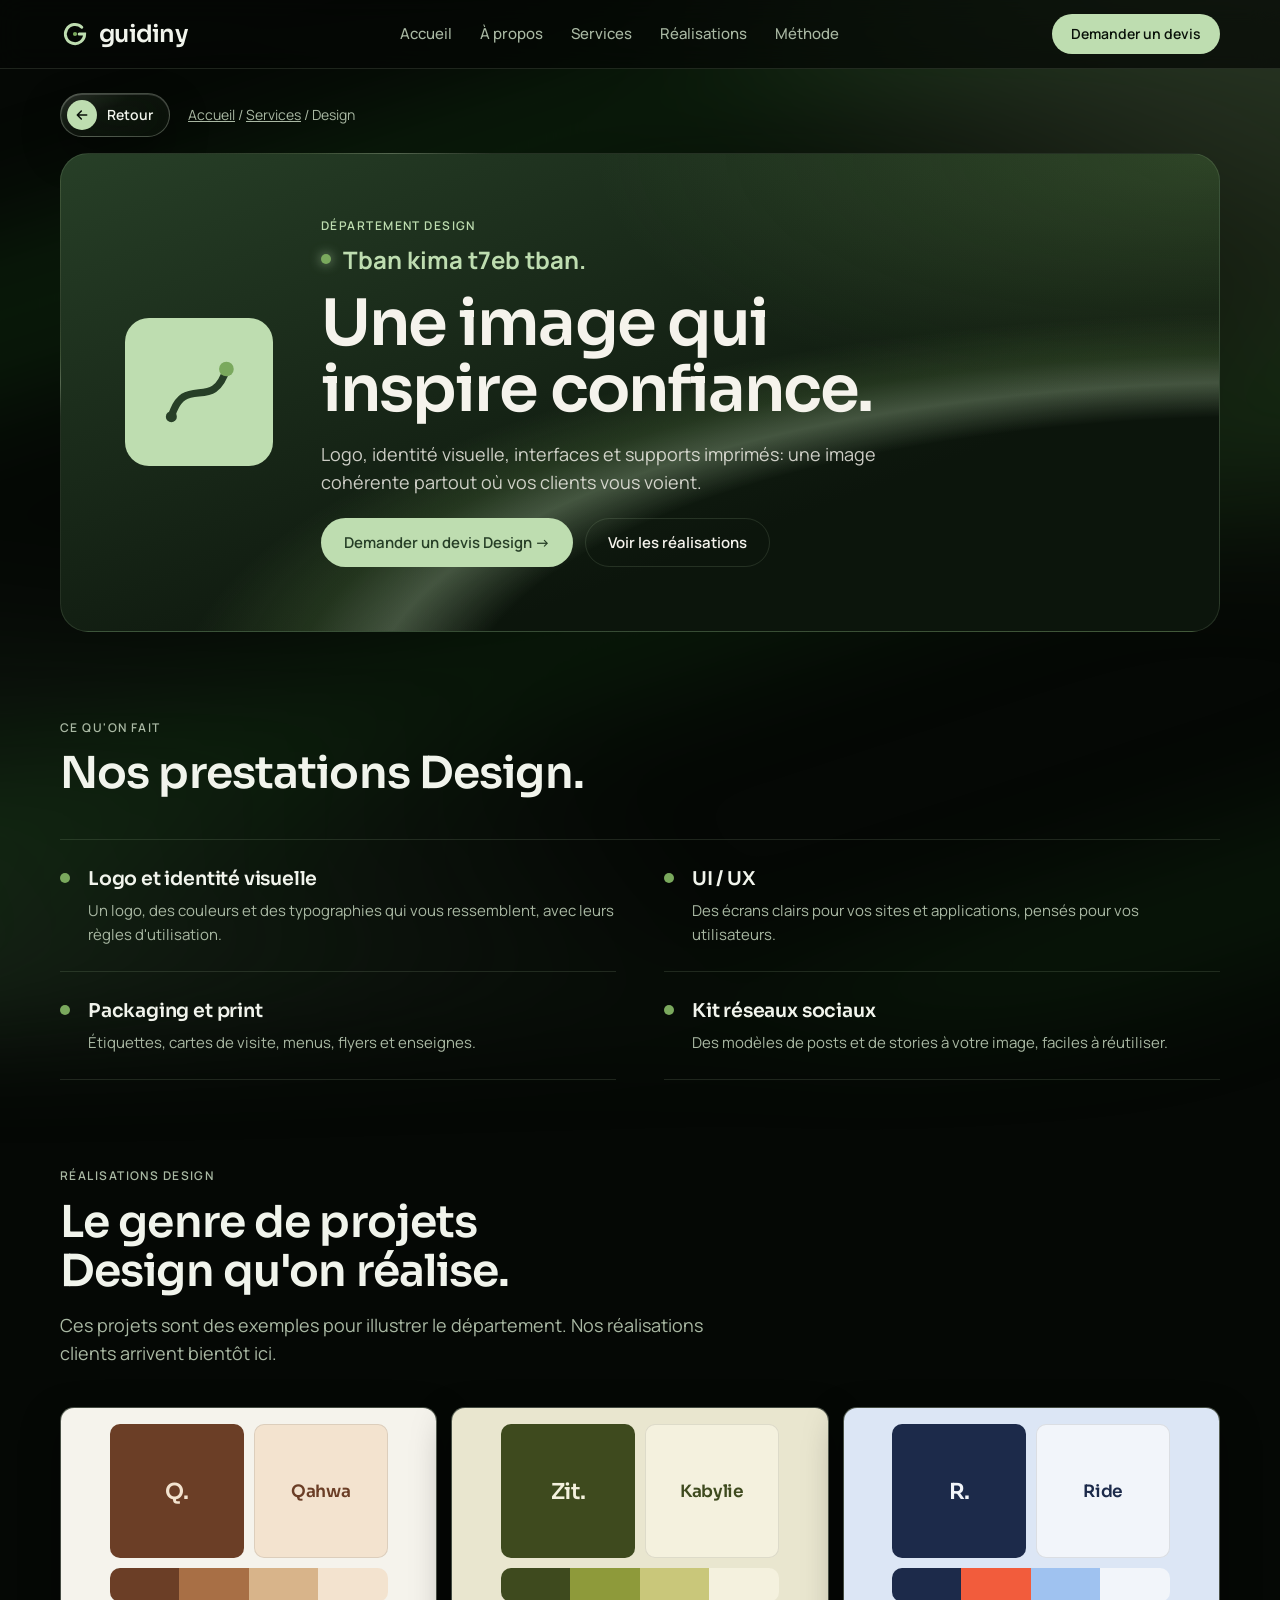
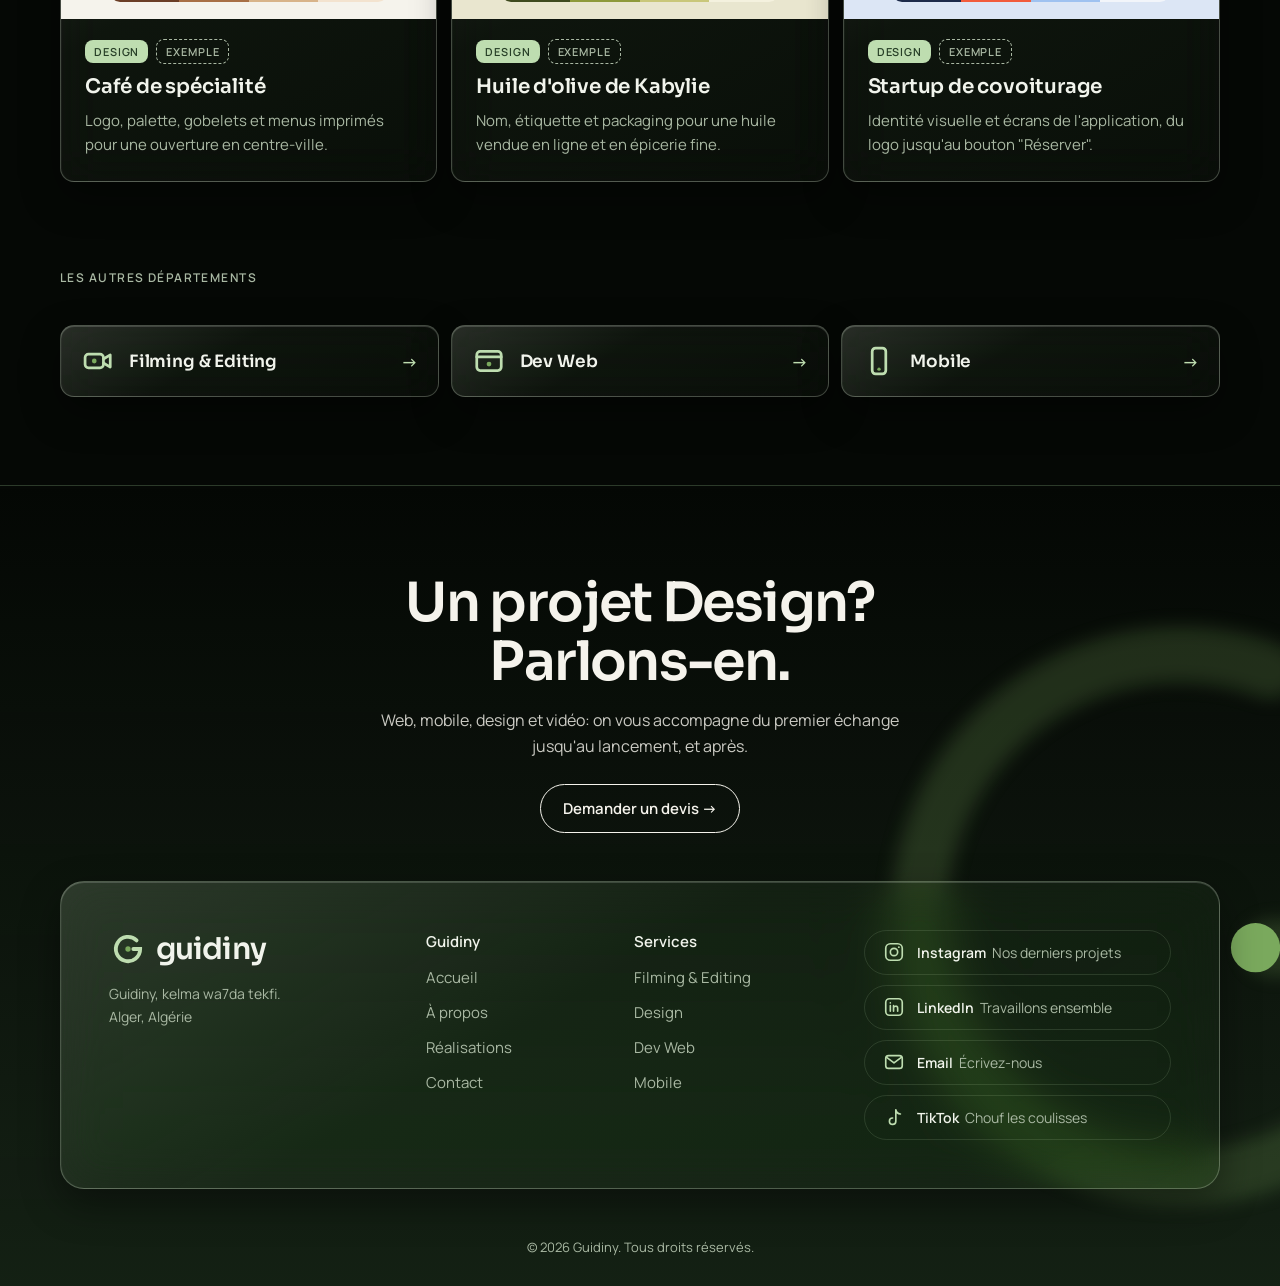
==== commit cc441654: "Slogans des départements Filming & Editing: Kol image t7ki. Design: Tban kima t7eb tban. Dev Web: Me" ====
--- a/design.html
+++ b/design.html
@@ -40,6 +40,7 @@
       <div class="badge"><svg viewBox="0 0 100 100" aria-hidden="true"><path class="i-s" d="M20 76 C34 28 66 72 80 24"/><circle class="i-k" cx="20" cy="76" r="6"/><circle class="i-d" cx="80" cy="24" r="8"/></svg></div>
       <div class="dept-hero-copy on-brand">
         <span class="label">Département Design</span>
+        <p class="dept-slogan">Tban kima t7eb tban.</p>
         <h1>Une image qui inspire confiance.</h1>
         <p>Logo, identité visuelle, interfaces et supports imprimés: une image cohérente partout où vos clients vous voient.</p>
         <div class="hero-ctas">
--- a/styles.css
+++ b/styles.css
@@ -261,6 +261,8 @@
 .dept-hero .badge .i-d { fill: var(--leaf) }
 .dept-hero-copy { display: grid; gap: 16px; align-content: center }
 .dept-hero h1 { font-size: clamp(38px, 6vw, 64px); line-height: 1.04; letter-spacing: -.03em }
+.panel-brand .dept-slogan { display: flex; align-items: center; gap: 12px; margin-top: -6px; font: 700 clamp(19px, 2.2vw, 24px)/1.3 var(--font-body); letter-spacing: 0; color: var(--sage); opacity: 1 }
+.dept-slogan::before { content: ""; flex: none; width: 10px; height: 10px; border-radius: 50%; background: var(--leaf); box-shadow: 0 0 12px rgba(190, 221, 176, .7) }
 .dept-hero p { font-size: 18px; line-height: 28px; max-width: 54ch }
 .offers { display: grid; grid-template-columns: repeat(2, minmax(0, 1fr)); gap: 0 48px; border-top: 1px solid var(--line) }
 .offer { padding: 24px 0; border-bottom: 1px solid var(--line); display: grid; grid-template-columns: 14px 1fr; gap: 4px 14px; align-content: start }
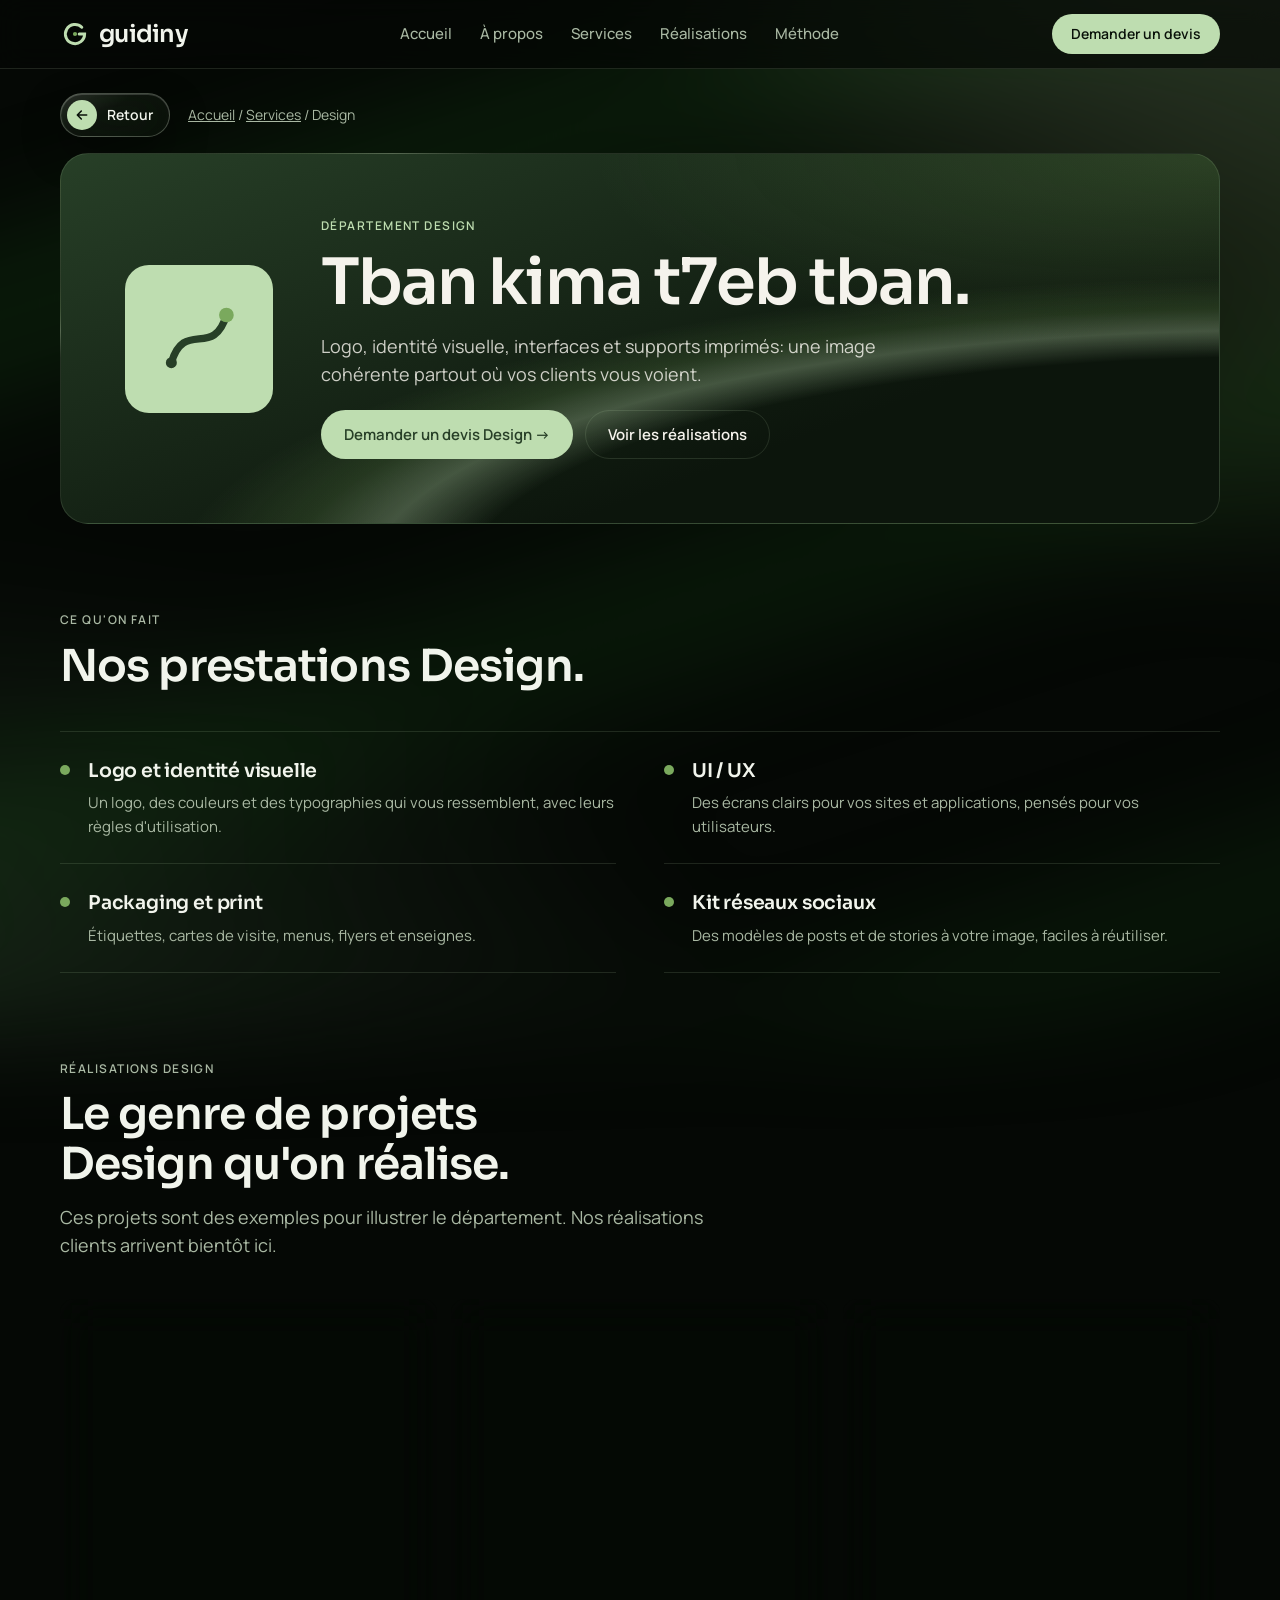
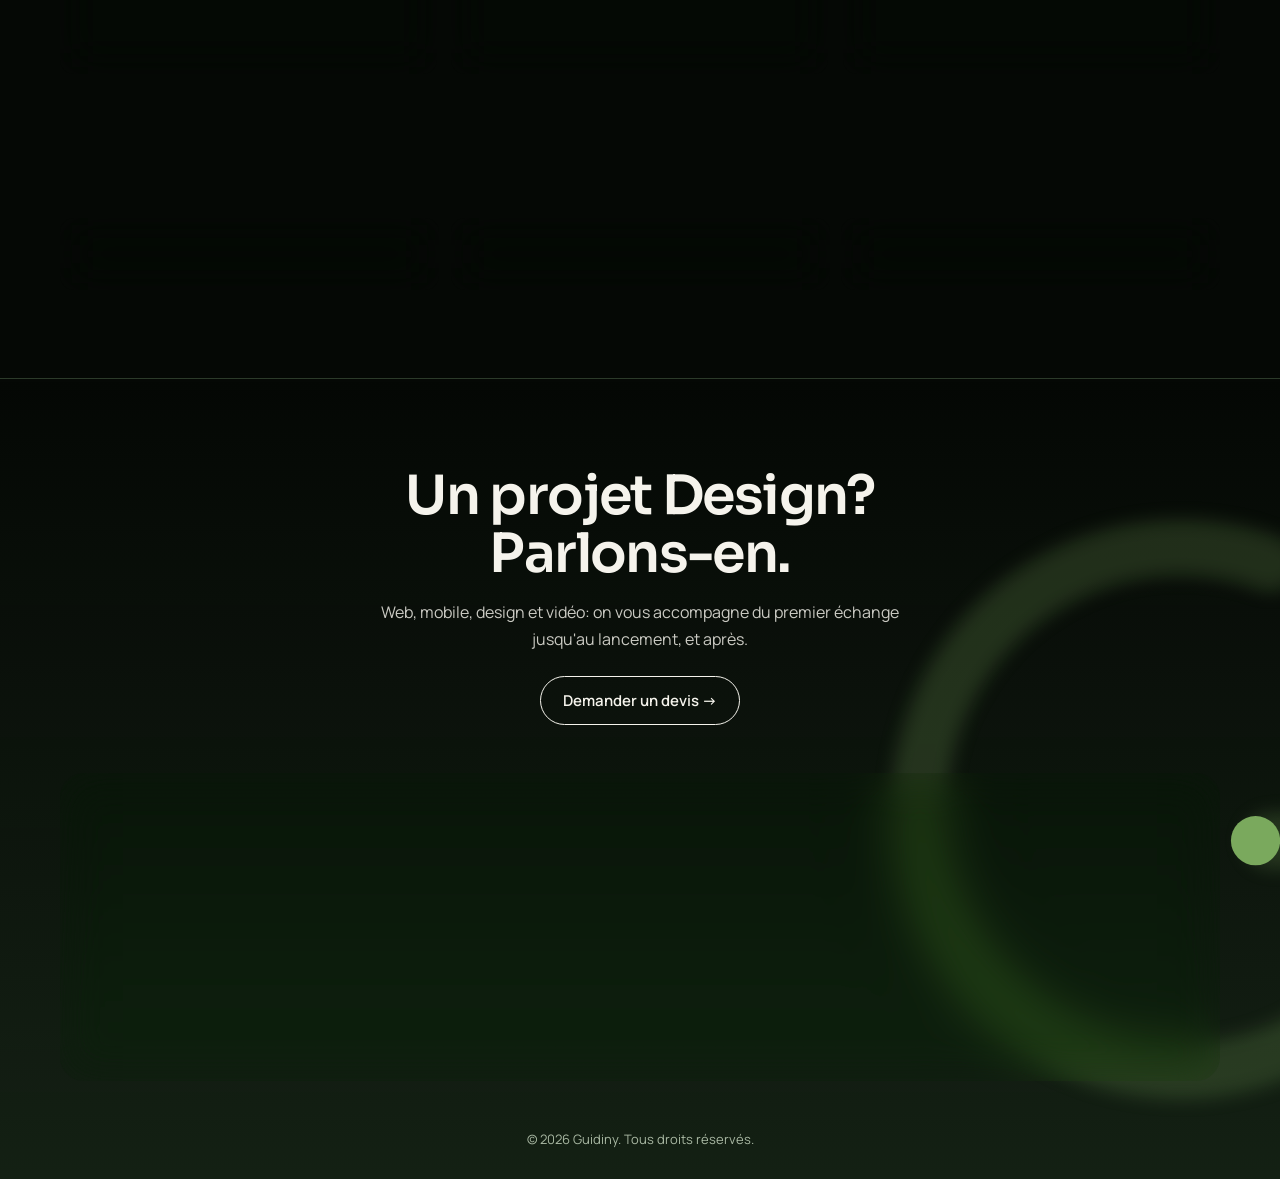
==== commit 35059b3d: "Pages départements: le slogan devient le titre principal Co-Authored-By: Claude Opus 5.5 <noreply@an" ====
--- a/design.html
+++ b/design.html
@@ -40,8 +40,7 @@
       <div class="badge"><svg viewBox="0 0 100 100" aria-hidden="true"><path class="i-s" d="M20 76 C34 28 66 72 80 24"/><circle class="i-k" cx="20" cy="76" r="6"/><circle class="i-d" cx="80" cy="24" r="8"/></svg></div>
       <div class="dept-hero-copy on-brand">
         <span class="label">Département Design</span>
-        <p class="dept-slogan">Tban kima t7eb tban.</p>
-        <h1>Une image qui inspire confiance.</h1>
+        <h1>Tban kima t7eb tban.</h1>
         <p>Logo, identité visuelle, interfaces et supports imprimés: une image cohérente partout où vos clients vous voient.</p>
         <div class="hero-ctas">
           <a class="btn btn-primary" href="devis.html#devis-design">Demander un devis Design →</a>
--- a/styles.css
+++ b/styles.css
@@ -261,8 +261,6 @@
 .dept-hero .badge .i-d { fill: var(--leaf) }
 .dept-hero-copy { display: grid; gap: 16px; align-content: center }
 .dept-hero h1 { font-size: clamp(38px, 6vw, 64px); line-height: 1.04; letter-spacing: -.03em }
-.panel-brand .dept-slogan { display: flex; align-items: center; gap: 12px; margin-top: -6px; font: 700 clamp(19px, 2.2vw, 24px)/1.3 var(--font-body); letter-spacing: 0; color: var(--sage); opacity: 1 }
-.dept-slogan::before { content: ""; flex: none; width: 10px; height: 10px; border-radius: 50%; background: var(--leaf); box-shadow: 0 0 12px rgba(190, 221, 176, .7) }
 .dept-hero p { font-size: 18px; line-height: 28px; max-width: 54ch }
 .offers { display: grid; grid-template-columns: repeat(2, minmax(0, 1fr)); gap: 0 48px; border-top: 1px solid var(--line) }
 .offer { padding: 24px 0; border-bottom: 1px solid var(--line); display: grid; grid-template-columns: 14px 1fr; gap: 4px 14px; align-content: start }
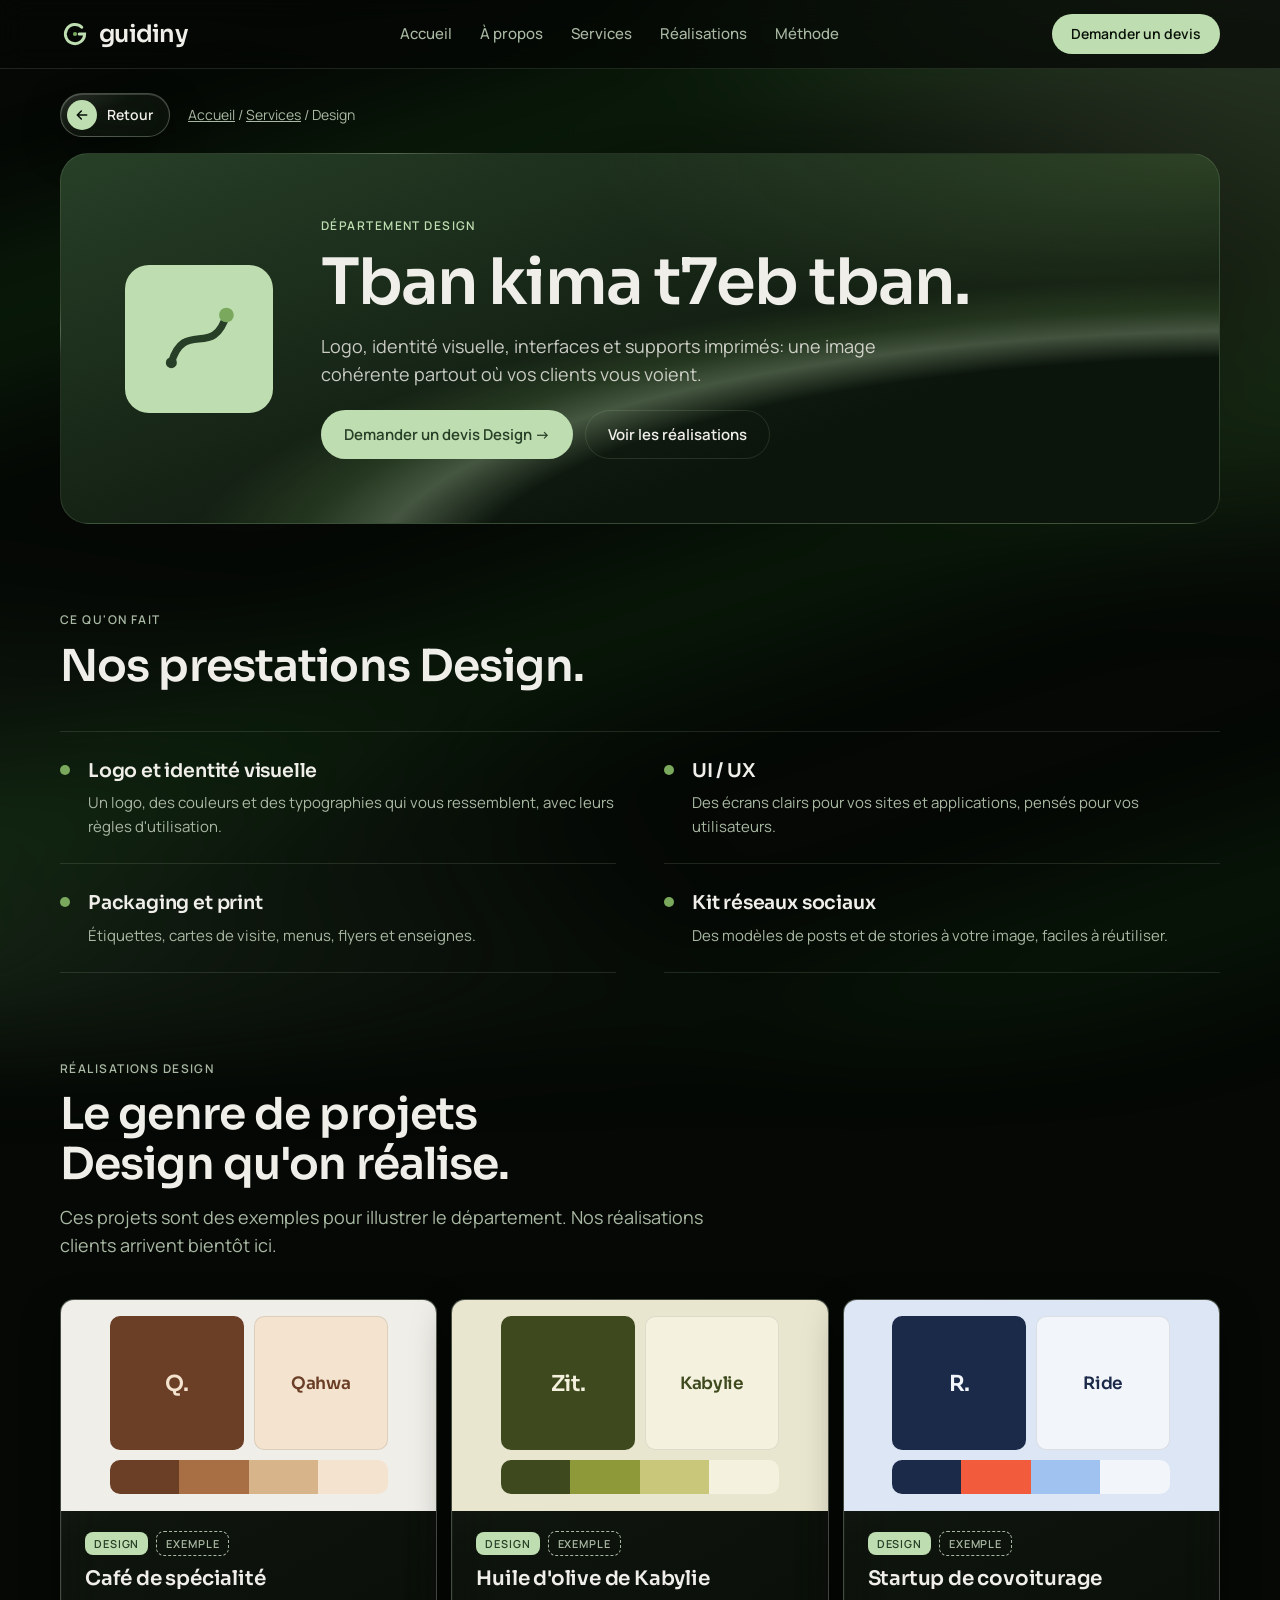
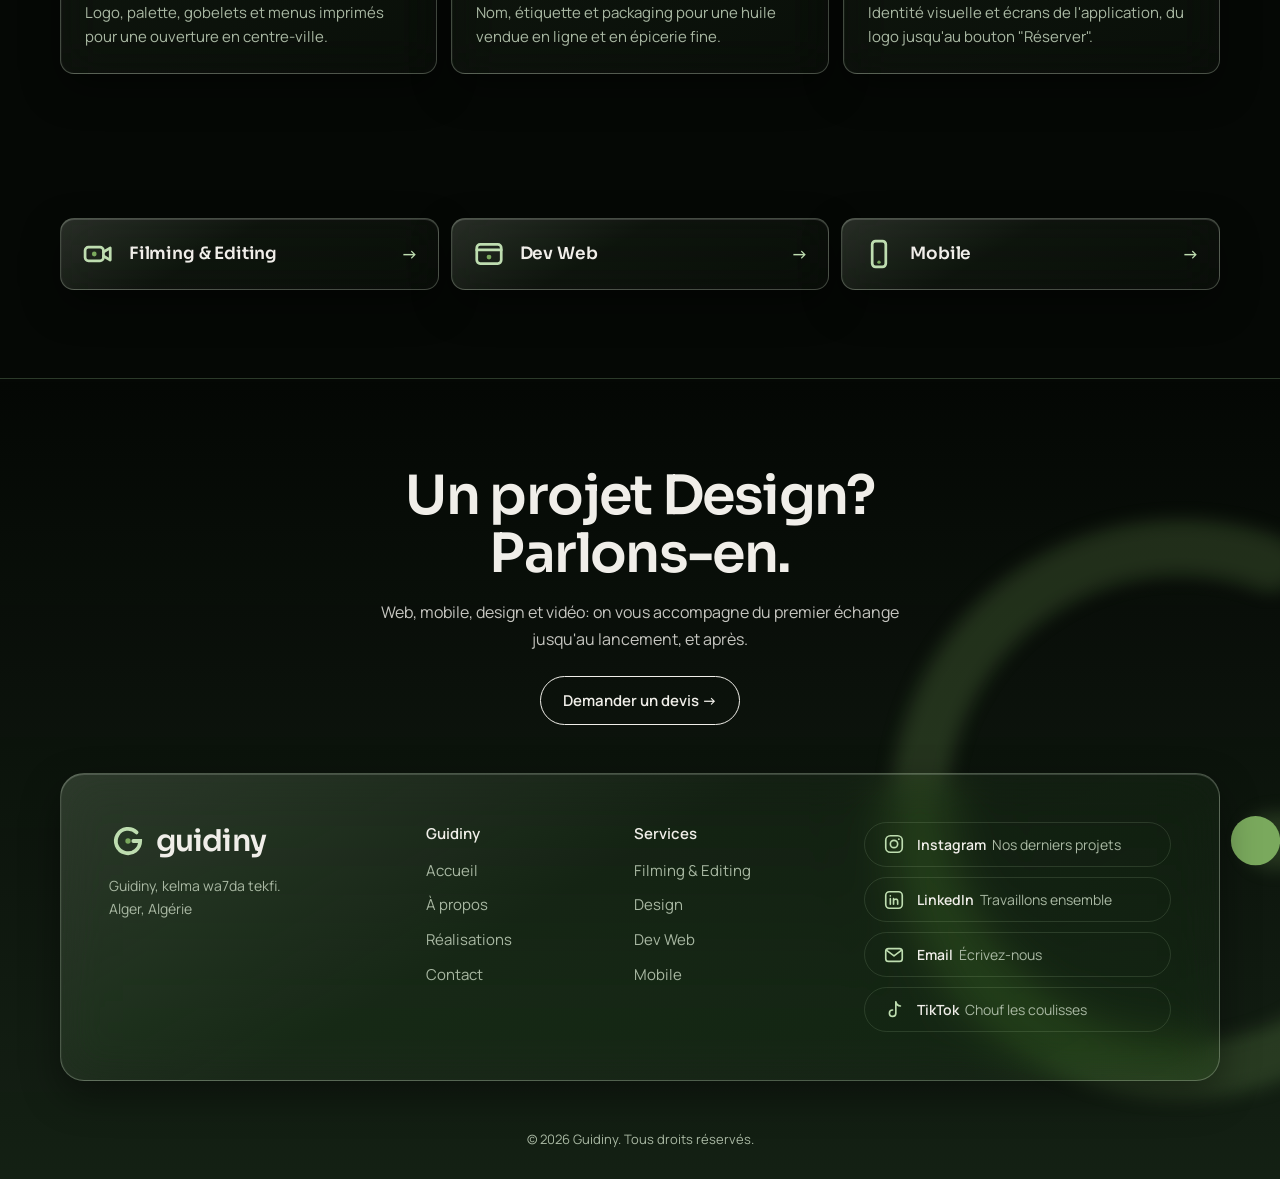
==== commit 15a733ea: "Blanc du site: #F0EEE9 Co-Authored-By: Claude Opus 5.5 <noreply@anthropic.com>" ====
--- a/design.html
+++ b/design.html
@@ -74,7 +74,7 @@
       </div>
       <div class="work work-3">
         <article class="case card-raised">
-          <div class="case-visual mk" style="--bg:#F5F3EC;--a:#6B3E26;--b:#D8B48A;--c:#A86F45;--d:#F3E3CF" aria-hidden="true"><div class="brandboard"><div class="bb bb1">Q.</div><div class="bb bb2">Qahwa</div><div class="bb bb3"></div></div></div>
+          <div class="case-visual mk" style="--bg:#F0EEE9;--a:#6B3E26;--b:#D8B48A;--c:#A86F45;--d:#F3E3CF" aria-hidden="true"><div class="brandboard"><div class="bb bb1">Q.</div><div class="bb bb2">Qahwa</div><div class="bb bb3"></div></div></div>
           <div class="case-body">
             <div class="case-meta"><span class="tag">Design</span><span class="tag tag-ex">Exemple</span></div>
             <h3>Café de spécialité</h3>
--- a/styles.css
+++ b/styles.css
@@ -15,7 +15,7 @@
 /* 1. Tokens ----------------------------------------------------------- */
 /* Un seul thème pour tous: noir-vert profond, éclairé par des halos verts (direction validée le 2026-10-20). */
 :root {
-  --forest: #273F27; --deep: #395B39; --leaf: #7AA95D; --sage: #BEDDB0; --cream: #F5F3EC; --ink: #141A14;
+  --forest: #273F27; --deep: #395B39; --leaf: #7AA95D; --sage: #BEDDB0; --cream: #F0EEE9; --ink: #141A14;
   --night: #050805;
   --surface: #070B07; --surface-raised: #0E170E; --surface-brand: #0C150C;
   --glass: rgba(190, 221, 176, .045); --glass-strong: rgba(190, 221, 176, .08);
@@ -24,7 +24,7 @@
   --glass-edge: rgba(230, 245, 222, .26);
   --glass-shadow: inset 0 1px 0 rgba(255, 255, 255, .16), inset 1px 0 0 rgba(255, 255, 255, .04), 0 15px 38px rgba(0, 0, 0, .40);
   --glass-blur: blur(23px) saturate(160%);
-  --text: #F1F4EC; --text-muted: #A9B8A3; --text-brand: #BEDDB0; --line: rgba(190, 221, 176, .14);
+  --text: #F0EEE9; --text-muted: #A9B8A3; --text-brand: #BEDDB0; --line: rgba(190, 221, 176, .14);
   --accent: #BEDDB0; --accent-hover: #D6EBCB; --on-accent: #0A120A; --highlight: #7AA95D; --danger: #E07A5F;
   --glow: #1F7A1F;
   --font-display: "Sora", "Manrope", system-ui, sans-serif;
